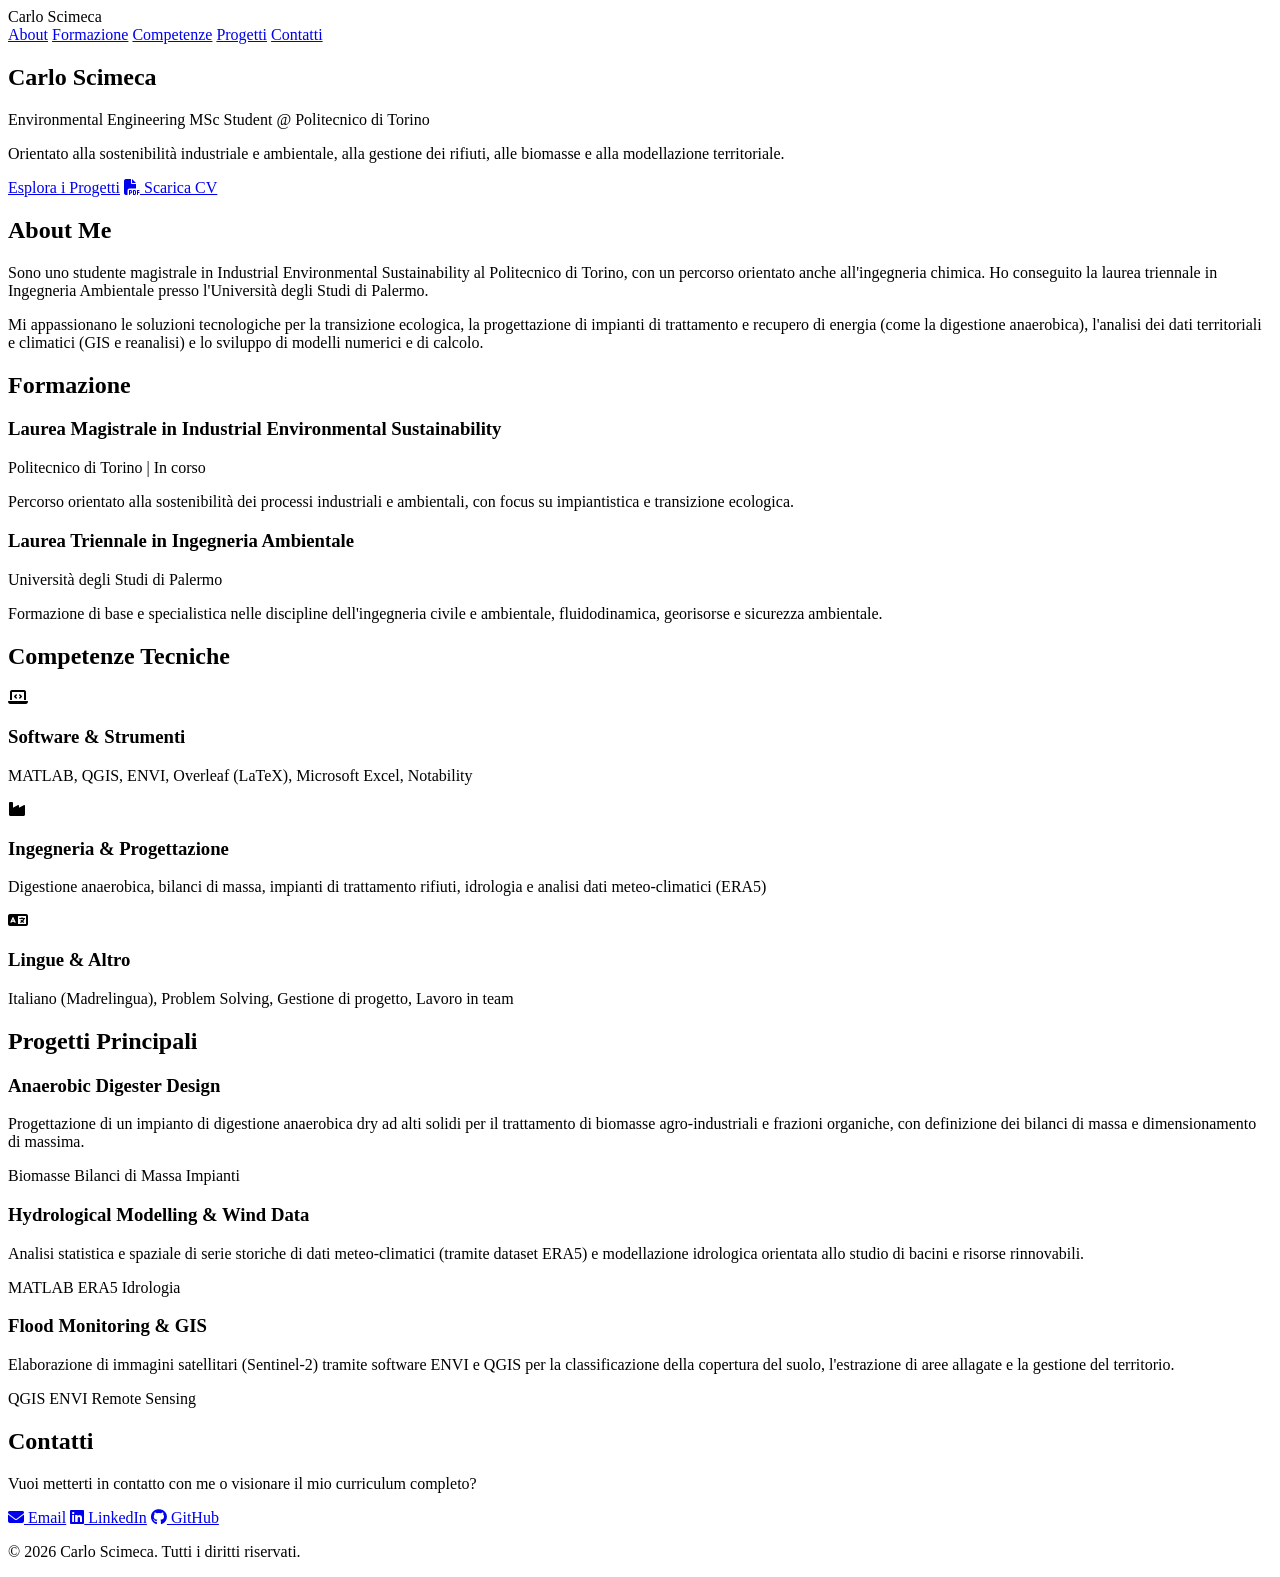
==== index.html @ 0f1c1476 "Update index.html" ====
<!DOCTYPE html>
<html lang="it">
<head>
    <meta charset="UTF-8">
    <meta name="viewport" content="width=device-width, initial-scale=1.0">
    <title>Carlo Scimeca | Environmental Engineering Portfolio</title>
    <link rel="stylesheet" href="style.css">
    <!-- Google Fonts -->
    <link href="https://fonts.googleapis.com/css2?family=Inter:wght@300;400;500;600;700&display=swap" rel="stylesheet">
    <!-- FontAwesome per le icone -->
    <link rel="stylesheet" href="https://cdnjs.cloudflare.com/ajax/libs/font-awesome/6.4.0/css/all.min.css">
</head>
<body>

    <!-- Header / Navbar -->
    <header>
        <div class="container nav-container">
            <span class="logo">Carlo Scimeca</span>
            <nav>
                <a href="#about">About</a>
                <a href="#education">Formazione</a>
                <a href="#skills">Competenze</a>
                <a href="#projects">Progetti</a>
                <a href="#contact">Contatti</a>
            </nav>
        </div>
    </header>

    <!-- Hero Section -->
    <section class="hero">
        <div class="container hero-content">
            <h1>Carlo Scimeca</h1>
            <p class="subtitle">Environmental Engineering MSc Student @ Politecnico di Torino</p>
            <p class="hero-desc">Orientato alla sostenibilità industriale e ambientale, alla gestione dei rifiuti, alle biomasse e alla modellazione territoriale.</p>
            <div class="hero-buttons">
                <a href="#projects" class="btn primary">Esplora i Progetti</a>
                <a href="Documents/CV.pdf" class="btn secondary" target="_blank"><i class="fas fa-file-pdf"></i> Scarica CV</a>
            </div>
        </div>
    </section>

    <!-- About Me -->
    <section id="about" class="section">
        <div class="container">
            <h2>About Me</h2>
            <div class="about-grid">
                <div class="about-text">
                    <p>Sono uno studente magistrale in Industrial Environmental Sustainability al Politecnico di Torino, con un percorso orientato anche all'ingegneria chimica. Ho conseguito la laurea triennale in Ingegneria Ambientale presso l'Università degli Studi di Palermo.</p>
                    <p>Mi appassionano le soluzioni tecnologiche per la transizione ecologica, la progettazione di impianti di trattamento e recupero di energia (come la digestione anaerobica), l'analisi dei dati territoriali e climatici (GIS e reanalisi) e lo sviluppo di modelli numerici e di calcolo.</p>
                </div>
            </div>
        </div>
    </section>

    <!-- Education -->
    <section id="education" class="section bg-light">
        <div class="container">
            <h2>Formazione</h2>
            <div class="timeline">
                <div class="timeline-item">
                    <h3>Laurea Magistrale in Industrial Environmental Sustainability</h3>
                    <span class="date">Politecnico di Torino | In corso</span>
                    <p>Percorso orientato alla sostenibilità dei processi industriali e ambientali, con focus su impiantistica e transizione ecologica.</p>
                </div>
                <div class="timeline-item">
                    <h3>Laurea Triennale in Ingegneria Ambientale</h3>
                    <span class="date">Università degli Studi di Palermo</span>
                    <p>Formazione di base e specialistica nelle discipline dell'ingegneria civile e ambientale, fluidodinamica, georisorse e sicurezza ambientale.</p>
                </div>
            </div>
        </div>
    </section>

    <!-- Skills -->
    <section id="skills" class="section">
        <div class="container">
            <h2>Competenze Tecniche</h2>
            <div class="skills-grid">
                <div class="skill-card">
                    <i class="fas fa-laptop-code"></i>
                    <h3>Software & Strumenti</h3>
                    <p>MATLAB, QGIS, ENVI, Overleaf (LaTeX), Microsoft Excel, Notability</p>
                </div>
                <div class="skill-card">
                    <i class="fas fa-industry"></i>
                    <h3>Ingegneria & Progettazione</h3>
                    <p>Digestione anaerobica, bilanci di massa, impianti di trattamento rifiuti, idrologia e analisi dati meteo-climatici (ERA5)</p>
                </div>
                <div class="skill-card">
                    <i class="fas fa-language"></i>
                    <h3>Lingue & Altro</h3>
                    <p>Italiano (Madrelingua), Problem Solving, Gestione di progetto, Lavoro in team</p>
                </div>
            </div>
        </div>
    </section>

    <!-- Projects -->
    <section id="projects" class="section bg-light">
        <div class="container">
            <h2>Progetti Principali</h2>
            <div class="projects-grid">
                
                <div class="project-card">
                    <h3>Anaerobic Digester Design</h3>
                    <p>Progettazione di un impianto di digestione anaerobica dry ad alti solidi per il trattamento di biomasse agro-industriali e frazioni organiche, con definizione dei bilanci di massa e dimensionamento di massima.</p>
                    <div class="tags">
                        <span>Biomasse</span>
                        <span>Bilanci di Massa</span>
                        <span>Impianti</span>
                    </div>
                </div>

                <div class="project-card">
                    <h3>Hydrological Modelling & Wind Data</h3>
                    <p>Analisi statistica e spaziale di serie storiche di dati meteo-climatici (tramite dataset ERA5) e modellazione idrologica orientata allo studio di bacini e risorse rinnovabili.</p>
                    <div class="tags">
                        <span>MATLAB</span>
                        <span>ERA5</span>
                        <span>Idrologia</span>
                    </div>
                </div>

                <div class="project-card">
                    <h3>Flood Monitoring & GIS</h3>
                    <p>Elaborazione di immagini satellitari (Sentinel-2) tramite software ENVI e QGIS per la classificazione della copertura del suolo, l'estrazione di aree allagate e la gestione del territorio.</p>
                    <div class="tags">
                        <span>QGIS</span>
                        <span>ENVI</span>
                        <span>Remote Sensing</span>
                    </div>
                </div>

            </div>
        </div>
    </section>

    <!-- Contact -->
    <section id="contact" class="section">
        <div class="container contact-container">
            <h2>Contatti</h2>
            <p>Vuoi metterti in contatto con me o visionare il mio curriculum completo?</p>
            <div class="contact-links">
                <a href="mailto:tua-email@example.com" class="btn primary"><i class="fas fa-envelope"></i> Email</a>
                <a href="https://www.linkedin.com" target="_blank" class="btn secondary"><i class="fab fa-linkedin"></i> LinkedIn</a>
                <a href="https://github.com/carloscimeca" target="_blank" class="btn secondary"><i class="fab fa-github"></i> GitHub</a>
            </div>
        </div>
    </section>

    <!-- Footer -->
    <footer>
        <p>&copy; 2026 Carlo Scimeca. Tutti i diritti riservati.</p>
    </footer>

</body>
</html>
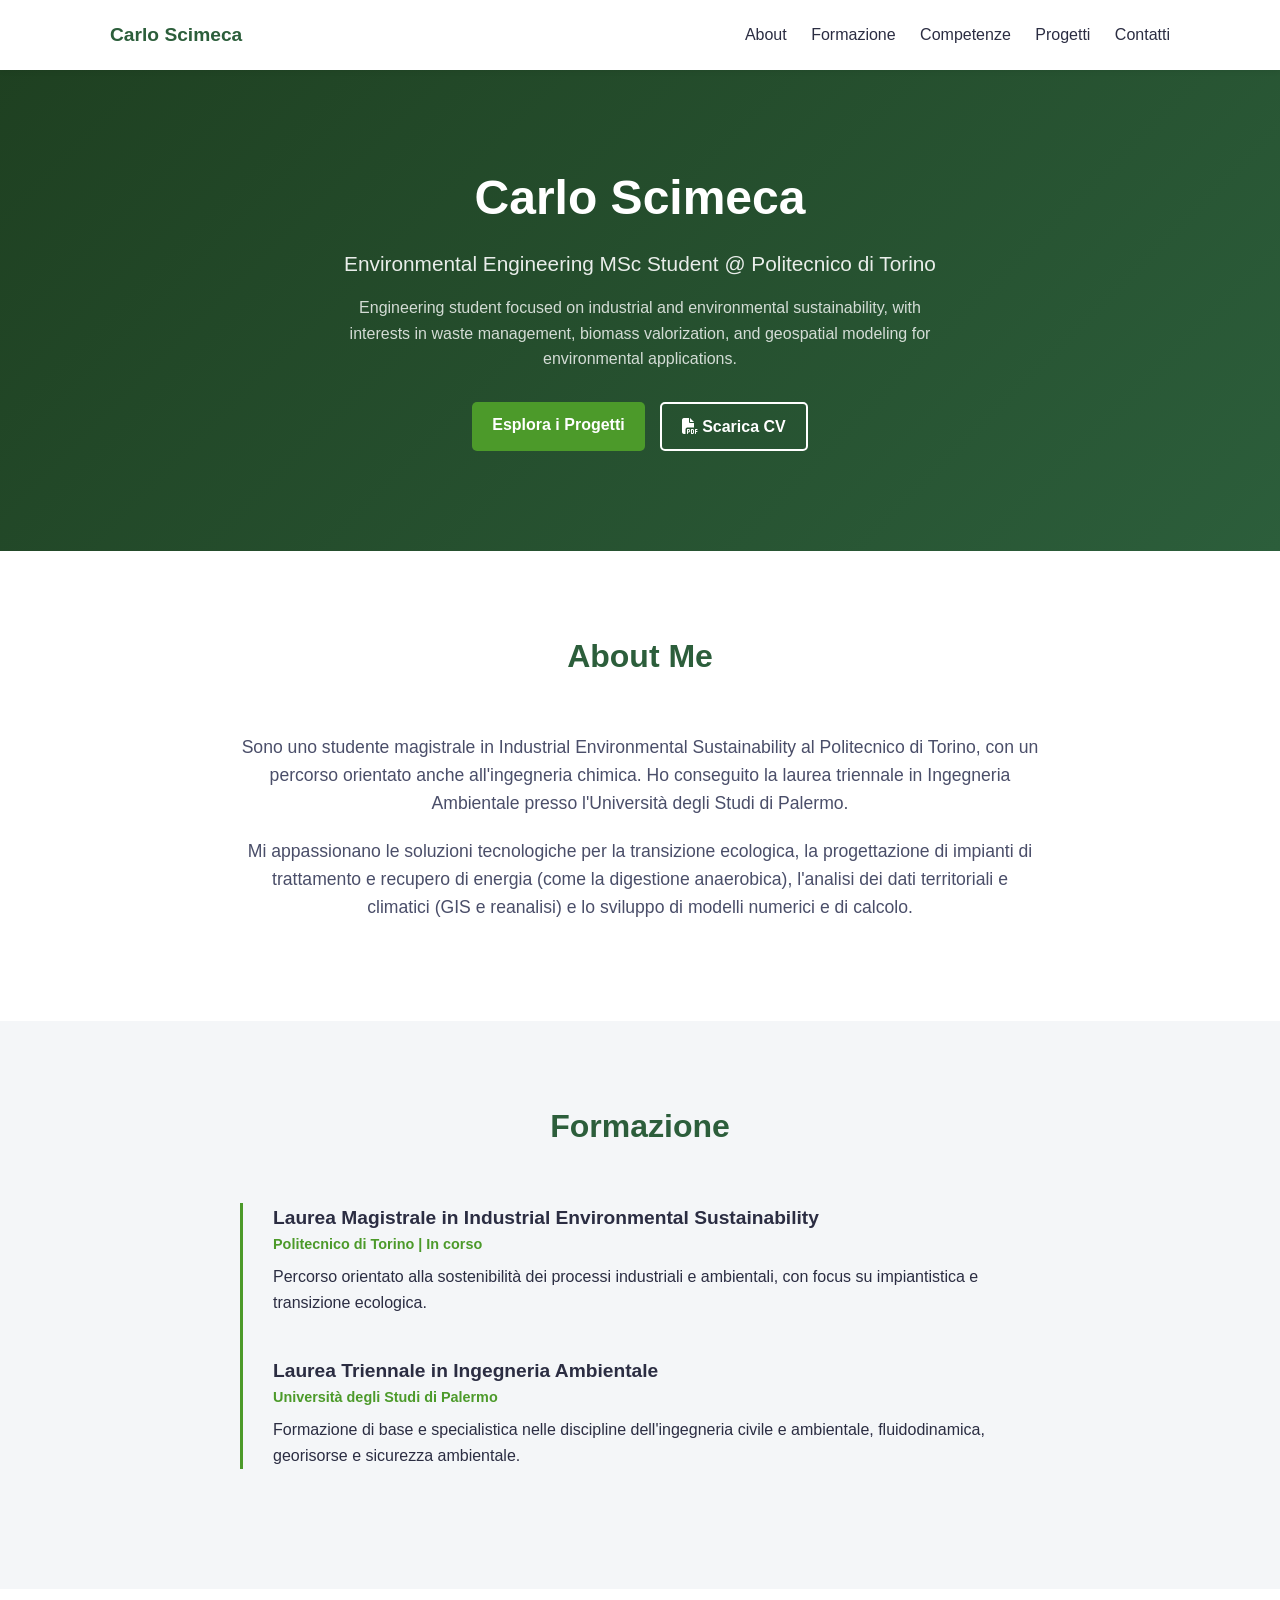
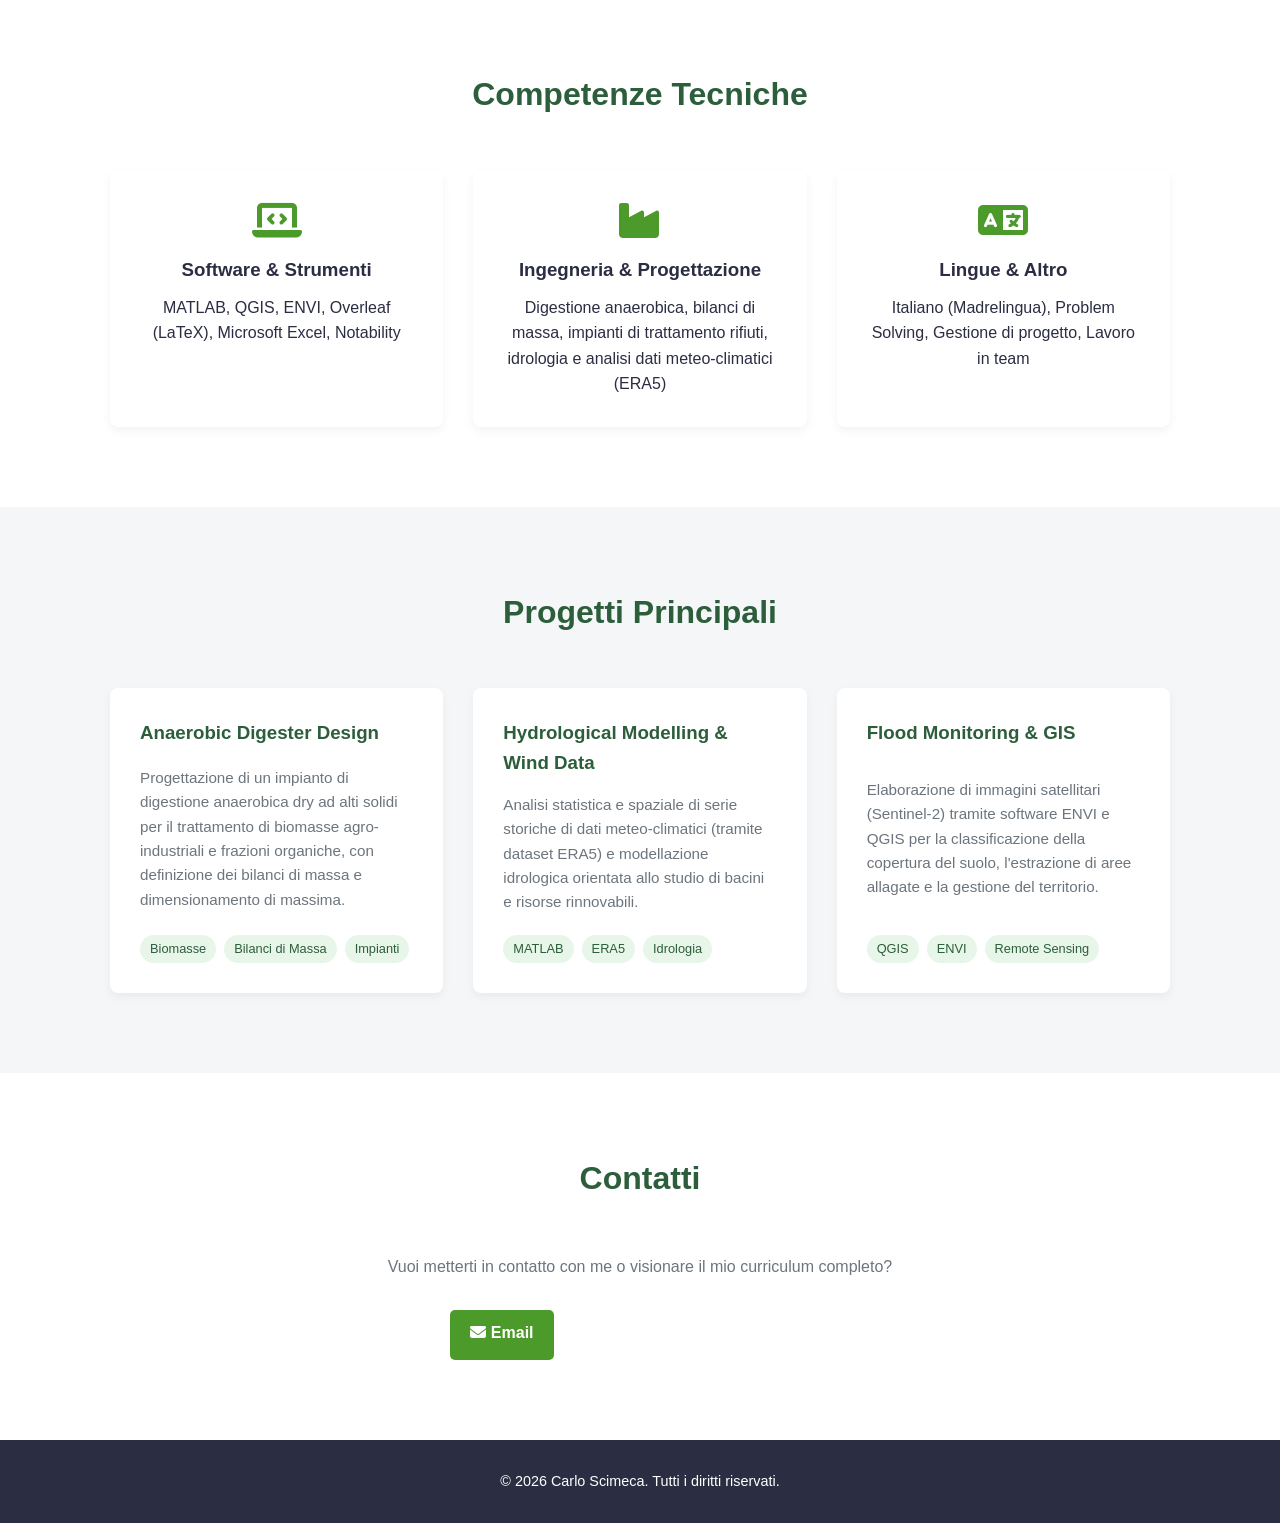
==== commit 9051a542: "Update index.html" ====
--- a/index.html
+++ b/index.html
@@ -31,7 +31,7 @@
         <div class="container hero-content">
             <h1>Carlo Scimeca</h1>
             <p class="subtitle">Environmental Engineering MSc Student @ Politecnico di Torino</p>
-            <p class="hero-desc">Orientato alla sostenibilità industriale e ambientale, alla gestione dei rifiuti, alle biomasse e alla modellazione territoriale.</p>
+            <p class="hero-desc">Engineering student focused on industrial and environmental sustainability, with interests in waste management, biomass valorization, and geospatial modeling for environmental applications.</p>
             <div class="hero-buttons">
                 <a href="#projects" class="btn primary">Esplora i Progetti</a>
                 <a href="Documents/CV.pdf" class="btn secondary" target="_blank"><i class="fas fa-file-pdf"></i> Scarica CV</a>
--- a/style.css
+++ b/style.css
@@ -0,0 +1,271 @@
+:root {
+    --primary-color: #2c5e3b;
+    --secondary-color: #4c9a2a;
+    --dark-color: #2b2d42;
+    --light-color: #f4f6f8;
+    --white: #ffffff;
+    --gray: #6c757d;
+}
+
+* {
+    margin: 0;
+    padding: 0;
+    box-sizing: border-box;
+}
+
+body {
+    font-family: 'Inter', sans-serif;
+    color: var(--dark-color);
+    line-height: 1.6;
+    background-color: var(--white);
+}
+
+.container {
+    max-width: 1100px;
+    margin: 0 auto;
+    padding: 0 20px;
+}
+
+/* Header */
+header {
+    background: var(--white);
+    box-shadow: 0 2px 5px rgba(0,0,0,0.05);
+    position: fixed;
+    width: 100%;
+    top: 0;
+    z-index: 1000;
+}
+
+.nav-container {
+    display: flex;
+    justify-content: space-between;
+    align-items: center;
+    height: 70px;
+}
+
+.logo {
+    font-weight: 700;
+    font-size: 1.2rem;
+    color: var(--primary-color);
+}
+
+nav a {
+    text-decoration: none;
+    color: var(--dark-color);
+    margin-left: 20px;
+    font-weight: 500;
+    transition: color 0.3s;
+}
+
+nav a:hover {
+    color: var(--secondary-color);
+}
+
+/* Hero Section */
+.hero {
+    background: linear-gradient(135deg, #1e3f20 0%, #2c5e3b 100%);
+    color: var(--white);
+    padding: 160px 0 100px 0;
+    text-align: center;
+}
+
+.hero h1 {
+    font-size: 3rem;
+    margin-bottom: 10px;
+}
+
+.hero .subtitle {
+    font-size: 1.3rem;
+    opacity: 0.9;
+    margin-bottom: 15px;
+}
+
+.hero-desc {
+    max-width: 600px;
+    margin: 0 auto 30px auto;
+    opacity: 0.8;
+}
+
+.hero-buttons {
+    display: flex;
+    justify-content: center;
+    gap: 15px;
+}
+
+/* Buttons */
+.btn {
+    display: inline-block;
+    padding: 10px 20px;
+    border-radius: 5px;
+    text-decoration: none;
+    font-weight: 600;
+    transition: background 0.3s;
+}
+
+.btn.primary {
+    background-color: var(--secondary-color);
+    color: var(--white);
+}
+
+.btn.primary:hover {
+    background-color: #3b7b21;
+}
+
+.btn.secondary {
+    background-color: transparent;
+    border: 2px solid var(--white);
+    color: var(--white);
+}
+
+.btn.secondary:hover {
+    background-color: var(--white);
+    color: var(--dark-color);
+}
+
+/* Sections */
+.section {
+    padding: 80px 0;
+}
+
+.section.bg-light {
+    background-color: var(--light-color);
+}
+
+.section h2 {
+    text-align: center;
+    margin-bottom: 50px;
+    font-size: 2rem;
+    color: var(--primary-color);
+}
+
+/* About */
+.about-text {
+    max-width: 800px;
+    margin: 0 auto;
+    text-align: center;
+    font-size: 1.1rem;
+    color: #4a4e69;
+}
+
+.about-text p {
+    margin-bottom: 20px;
+}
+
+/* Timeline (Education) */
+.timeline {
+    max-width: 800px;
+    margin: 0 auto;
+    border-left: 3px solid var(--secondary-color);
+    padding-left: 30px;
+}
+
+.timeline-item {
+    margin-bottom: 40px;
+    position: relative;
+}
+
+.timeline-item h3 {
+    font-size: 1.2rem;
+    color: var(--dark-color);
+}
+
+.timeline-item .date {
+    font-size: 0.9rem;
+    color: var(--secondary-color);
+    font-weight: 600;
+    display: block;
+    margin-bottom: 8px;
+}
+
+/* Skills */
+.skills-grid {
+    display: grid;
+    grid-template-columns: repeat(auto-fit, minmax(300px, 1fr));
+    gap: 30px;
+}
+
+.skill-card {
+    background: var(--white);
+    padding: 30px;
+    border-radius: 8px;
+    box-shadow: 0 4px 10px rgba(0,0,0,0.05);
+    text-align: center;
+}
+
+.skill-card i {
+    font-size: 2.5rem;
+    color: var(--secondary-color);
+    margin-bottom: 15px;
+}
+
+.skill-card h3 {
+    margin-bottom: 10px;
+}
+
+/* Projects */
+.projects-grid {
+    display: grid;
+    grid-template-columns: repeat(auto-fit, minmax(320px, 1fr));
+    gap: 30px;
+}
+
+.project-card {
+    background: var(--white);
+    padding: 30px;
+    border-radius: 8px;
+    box-shadow: 0 4px 10px rgba(0,0,0,0.05);
+    display: flex;
+    flex-direction: column;
+    justify-content: space-between;
+}
+
+.project-card h3 {
+    margin-bottom: 15px;
+    color: var(--primary-color);
+}
+
+.project-card p {
+    color: var(--gray);
+    margin-bottom: 20px;
+    font-size: 0.95rem;
+}
+
+.tags {
+    display: flex;
+    flex-wrap: wrap;
+    gap: 8px;
+}
+
+.tags span {
+    background-color: #e8f5e9;
+    color: var(--primary-color);
+    padding: 4px 10px;
+    border-radius: 15px;
+    font-size: 0.8rem;
+    font-weight: 500;
+}
+
+/* Contact */
+.contact-container {
+    text-align: center;
+}
+
+.contact-container p {
+    margin-bottom: 30px;
+    color: var(--gray);
+}
+
+.contact-links {
+    display: flex;
+    justify-content: center;
+    gap: 15px;
+}
+
+/* Footer */
+footer {
+    background-color: var(--dark-color);
+    color: var(--white);
+    text-align: center;
+    padding: 30px 0;
+    font-size: 0.9rem;
+}
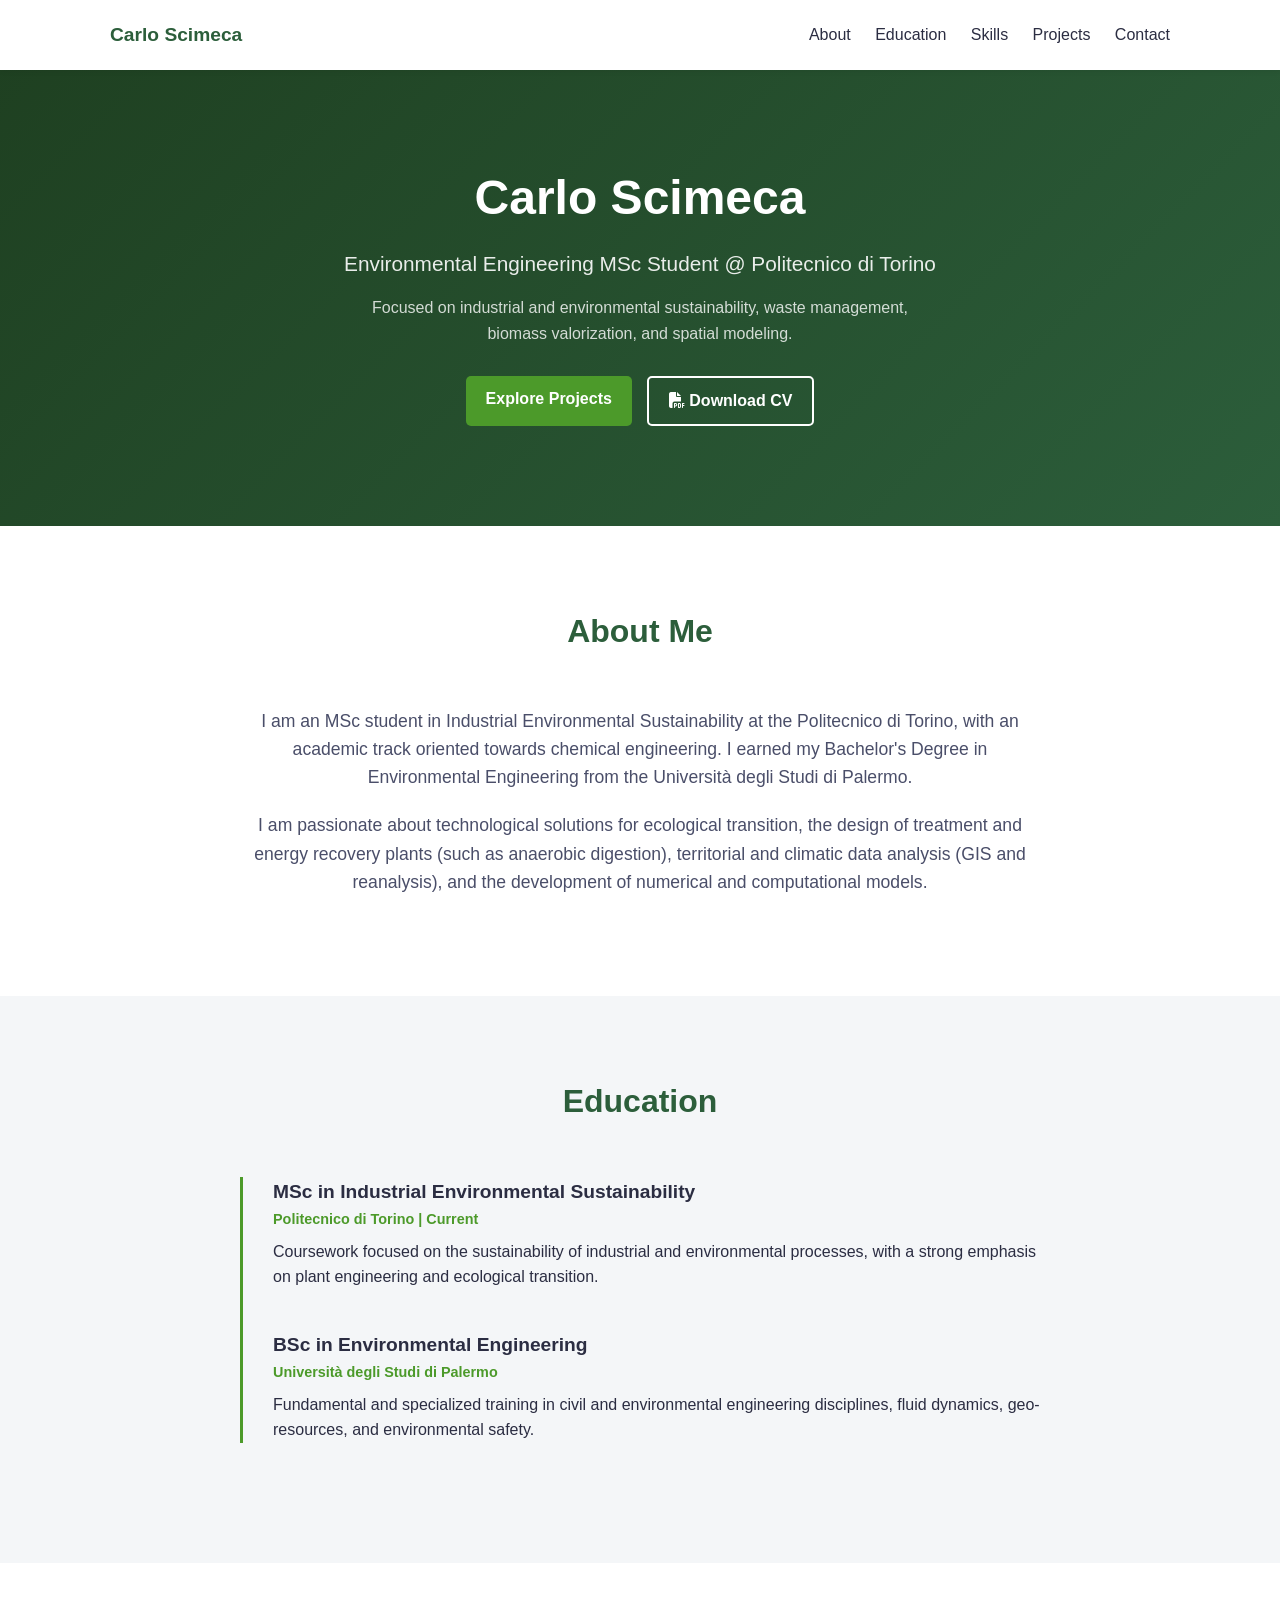
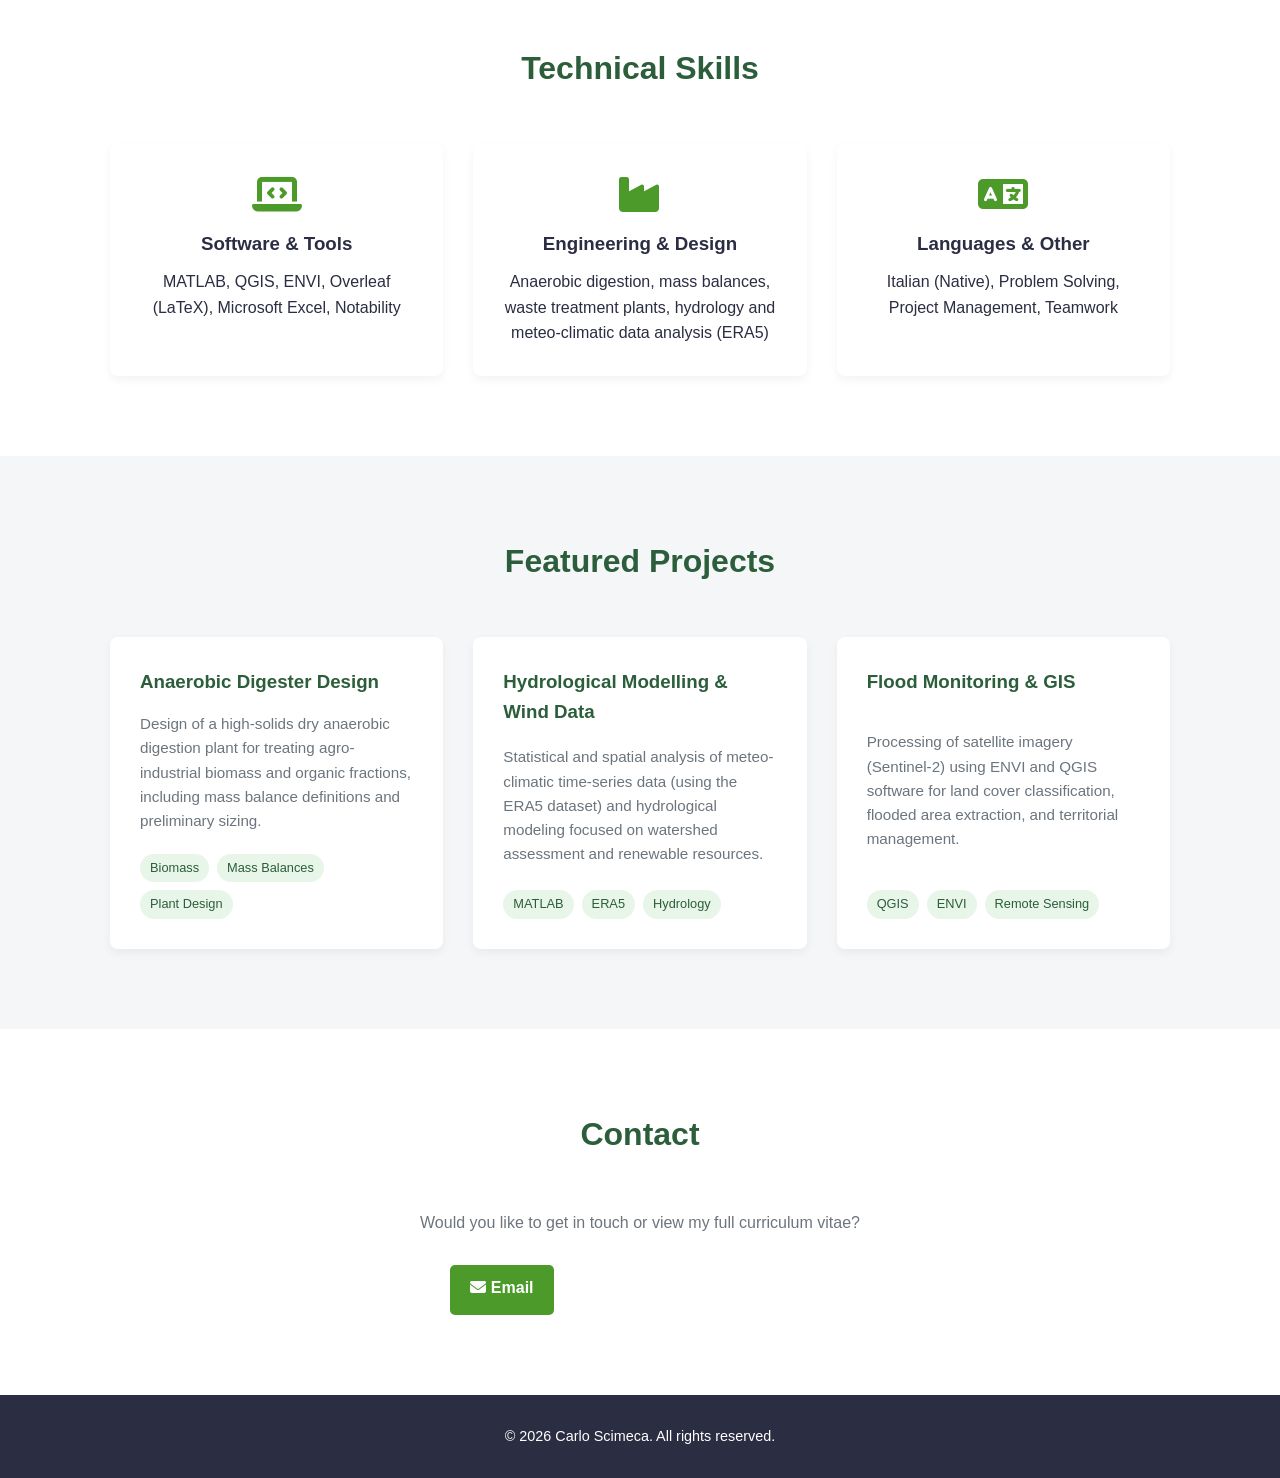
==== commit 4921fd88: "Update index.html" ====
--- a/index.html
+++ b/index.html
@@ -1,5 +1,5 @@
 <!DOCTYPE html>
-<html lang="it">
+<html lang="en">
 <head>
     <meta charset="UTF-8">
     <meta name="viewport" content="width=device-width, initial-scale=1.0">
@@ -7,7 +7,7 @@
     <link rel="stylesheet" href="style.css">
     <!-- Google Fonts -->
     <link href="https://fonts.googleapis.com/css2?family=Inter:wght@300;400;500;600;700&display=swap" rel="stylesheet">
-    <!-- FontAwesome per le icone -->
+    <!-- FontAwesome for icons -->
     <link rel="stylesheet" href="https://cdnjs.cloudflare.com/ajax/libs/font-awesome/6.4.0/css/all.min.css">
 </head>
 <body>
@@ -18,10 +18,10 @@
             <span class="logo">Carlo Scimeca</span>
             <nav>
                 <a href="#about">About</a>
-                <a href="#education">Formazione</a>
-                <a href="#skills">Competenze</a>
-                <a href="#projects">Progetti</a>
-                <a href="#contact">Contatti</a>
+                <a href="#education">Education</a>
+                <a href="#skills">Skills</a>
+                <a href="#projects">Projects</a>
+                <a href="#contact">Contact</a>
             </nav>
         </div>
     </header>
@@ -31,10 +31,10 @@
         <div class="container hero-content">
             <h1>Carlo Scimeca</h1>
             <p class="subtitle">Environmental Engineering MSc Student @ Politecnico di Torino</p>
-            <p class="hero-desc">Engineering student focused on industrial and environmental sustainability, with interests in waste management, biomass valorization, and geospatial modeling for environmental applications.</p>
+            <p class="hero-desc">Focused on industrial and environmental sustainability, waste management, biomass valorization, and spatial modeling.</p>
             <div class="hero-buttons">
-                <a href="#projects" class="btn primary">Esplora i Progetti</a>
-                <a href="Documents/CV.pdf" class="btn secondary" target="_blank"><i class="fas fa-file-pdf"></i> Scarica CV</a>
+                <a href="#projects" class="btn primary">Explore Projects</a>
+                <a href="Documents/CV.pdf" class="btn secondary" target="_blank"><i class="fas fa-file-pdf"></i> Download CV</a>
             </div>
         </div>
     </section>
@@ -45,8 +45,8 @@
             <h2>About Me</h2>
             <div class="about-grid">
                 <div class="about-text">
-                    <p>Sono uno studente magistrale in Industrial Environmental Sustainability al Politecnico di Torino, con un percorso orientato anche all'ingegneria chimica. Ho conseguito la laurea triennale in Ingegneria Ambientale presso l'Università degli Studi di Palermo.</p>
-                    <p>Mi appassionano le soluzioni tecnologiche per la transizione ecologica, la progettazione di impianti di trattamento e recupero di energia (come la digestione anaerobica), l'analisi dei dati territoriali e climatici (GIS e reanalisi) e lo sviluppo di modelli numerici e di calcolo.</p>
+                    <p>I am an MSc student in Industrial Environmental Sustainability at the Politecnico di Torino, with an academic track oriented towards chemical engineering. I earned my Bachelor's Degree in Environmental Engineering from the Università degli Studi di Palermo.</p>
+                    <p>I am passionate about technological solutions for ecological transition, the design of treatment and energy recovery plants (such as anaerobic digestion), territorial and climatic data analysis (GIS and reanalysis), and the development of numerical and computational models.</p>
                 </div>
             </div>
         </div>
@@ -55,17 +55,17 @@
     <!-- Education -->
     <section id="education" class="section bg-light">
         <div class="container">
-            <h2>Formazione</h2>
+            <h2>Education</h2>
             <div class="timeline">
                 <div class="timeline-item">
-                    <h3>Laurea Magistrale in Industrial Environmental Sustainability</h3>
-                    <span class="date">Politecnico di Torino | In corso</span>
-                    <p>Percorso orientato alla sostenibilità dei processi industriali e ambientali, con focus su impiantistica e transizione ecologica.</p>
+                    <h3>MSc in Industrial Environmental Sustainability</h3>
+                    <span class="date">Politecnico di Torino | Current</span>
+                    <p>Coursework focused on the sustainability of industrial and environmental processes, with a strong emphasis on plant engineering and ecological transition.</p>
                 </div>
                 <div class="timeline-item">
-                    <h3>Laurea Triennale in Ingegneria Ambientale</h3>
+                    <h3>BSc in Environmental Engineering</h3>
                     <span class="date">Università degli Studi di Palermo</span>
-                    <p>Formazione di base e specialistica nelle discipline dell'ingegneria civile e ambientale, fluidodinamica, georisorse e sicurezza ambientale.</p>
+                    <p>Fundamental and specialized training in civil and environmental engineering disciplines, fluid dynamics, geo-resources, and environmental safety.</p>
                 </div>
             </div>
         </div>
@@ -74,22 +74,22 @@
     <!-- Skills -->
     <section id="skills" class="section">
         <div class="container">
-            <h2>Competenze Tecniche</h2>
+            <h2>Technical Skills</h2>
             <div class="skills-grid">
                 <div class="skill-card">
                     <i class="fas fa-laptop-code"></i>
-                    <h3>Software & Strumenti</h3>
+                    <h3>Software & Tools</h3>
                     <p>MATLAB, QGIS, ENVI, Overleaf (LaTeX), Microsoft Excel, Notability</p>
                 </div>
                 <div class="skill-card">
                     <i class="fas fa-industry"></i>
-                    <h3>Ingegneria & Progettazione</h3>
-                    <p>Digestione anaerobica, bilanci di massa, impianti di trattamento rifiuti, idrologia e analisi dati meteo-climatici (ERA5)</p>
+                    <h3>Engineering & Design</h3>
+                    <p>Anaerobic digestion, mass balances, waste treatment plants, hydrology and meteo-climatic data analysis (ERA5)</p>
                 </div>
                 <div class="skill-card">
                     <i class="fas fa-language"></i>
-                    <h3>Lingue & Altro</h3>
-                    <p>Italiano (Madrelingua), Problem Solving, Gestione di progetto, Lavoro in team</p>
+                    <h3>Languages & Other</h3>
+                    <p>Italian (Native), Problem Solving, Project Management, Teamwork</p>
                 </div>
             </div>
         </div>
@@ -98,32 +98,32 @@
     <!-- Projects -->
     <section id="projects" class="section bg-light">
         <div class="container">
-            <h2>Progetti Principali</h2>
+            <h2>Featured Projects</h2>
             <div class="projects-grid">
                 
                 <div class="project-card">
                     <h3>Anaerobic Digester Design</h3>
-                    <p>Progettazione di un impianto di digestione anaerobica dry ad alti solidi per il trattamento di biomasse agro-industriali e frazioni organiche, con definizione dei bilanci di massa e dimensionamento di massima.</p>
+                    <p>Design of a high-solids dry anaerobic digestion plant for treating agro-industrial biomass and organic fractions, including mass balance definitions and preliminary sizing.</p>
                     <div class="tags">
-                        <span>Biomasse</span>
-                        <span>Bilanci di Massa</span>
-                        <span>Impianti</span>
+                        <span>Biomass</span>
+                        <span>Mass Balances</span>
+                        <span>Plant Design</span>
                     </div>
                 </div>
 
                 <div class="project-card">
                     <h3>Hydrological Modelling & Wind Data</h3>
-                    <p>Analisi statistica e spaziale di serie storiche di dati meteo-climatici (tramite dataset ERA5) e modellazione idrologica orientata allo studio di bacini e risorse rinnovabili.</p>
+                    <p>Statistical and spatial analysis of meteo-climatic time-series data (using the ERA5 dataset) and hydrological modeling focused on watershed assessment and renewable resources.</p>
                     <div class="tags">
                         <span>MATLAB</span>
                         <span>ERA5</span>
-                        <span>Idrologia</span>
+                        <span>Hydrology</span>
                     </div>
                 </div>
 
                 <div class="project-card">
                     <h3>Flood Monitoring & GIS</h3>
-                    <p>Elaborazione di immagini satellitari (Sentinel-2) tramite software ENVI e QGIS per la classificazione della copertura del suolo, l'estrazione di aree allagate e la gestione del territorio.</p>
+                    <p>Processing of satellite imagery (Sentinel-2) using ENVI and QGIS software for land cover classification, flooded area extraction, and territorial management.</p>
                     <div class="tags">
                         <span>QGIS</span>
                         <span>ENVI</span>
@@ -138,8 +138,8 @@
     <!-- Contact -->
     <section id="contact" class="section">
         <div class="container contact-container">
-            <h2>Contatti</h2>
-            <p>Vuoi metterti in contatto con me o visionare il mio curriculum completo?</p>
+            <h2>Contact</h2>
+            <p>Would you like to get in touch or view my full curriculum vitae?</p>
             <div class="contact-links">
                 <a href="mailto:tua-email@example.com" class="btn primary"><i class="fas fa-envelope"></i> Email</a>
                 <a href="https://www.linkedin.com" target="_blank" class="btn secondary"><i class="fab fa-linkedin"></i> LinkedIn</a>
@@ -150,7 +150,7 @@
 
     <!-- Footer -->
     <footer>
-        <p>&copy; 2026 Carlo Scimeca. Tutti i diritti riservati.</p>
+        <p>&copy; 2026 Carlo Scimeca. All rights reserved.</p>
     </footer>
 
 </body>
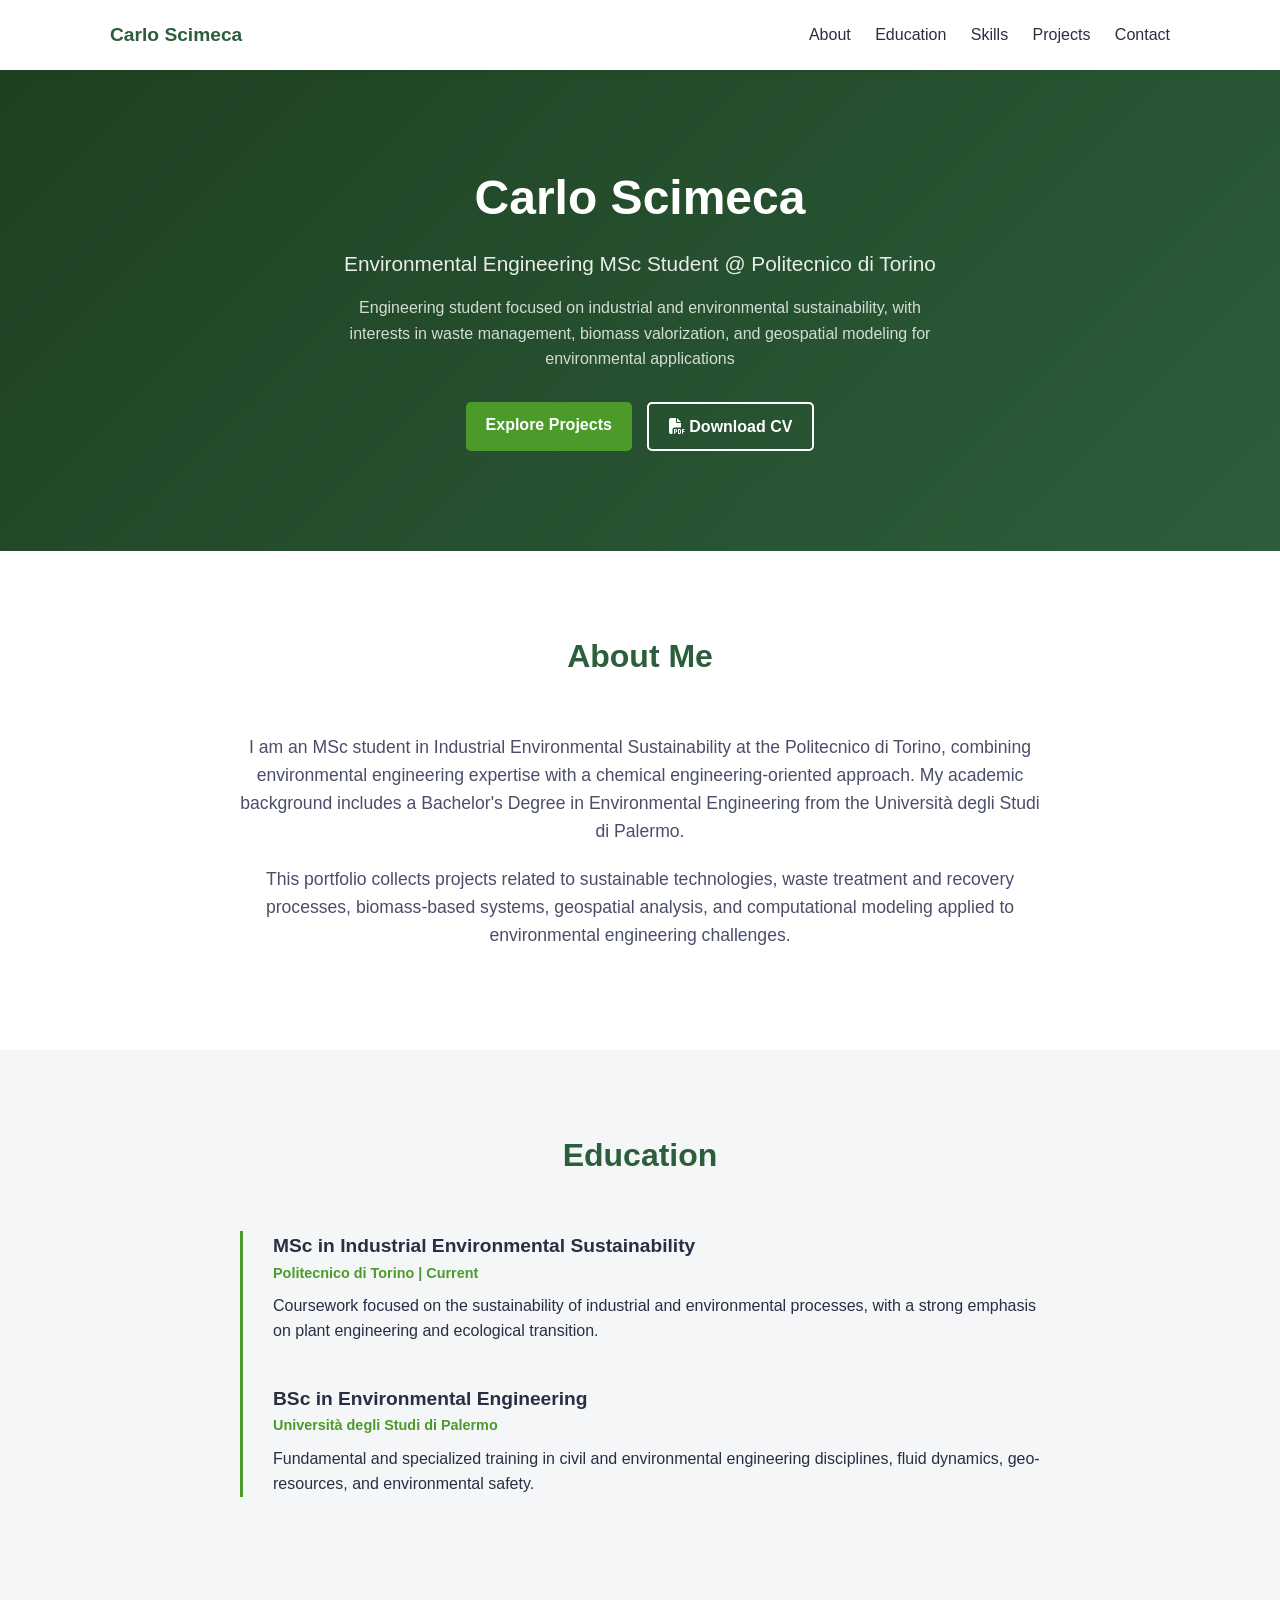
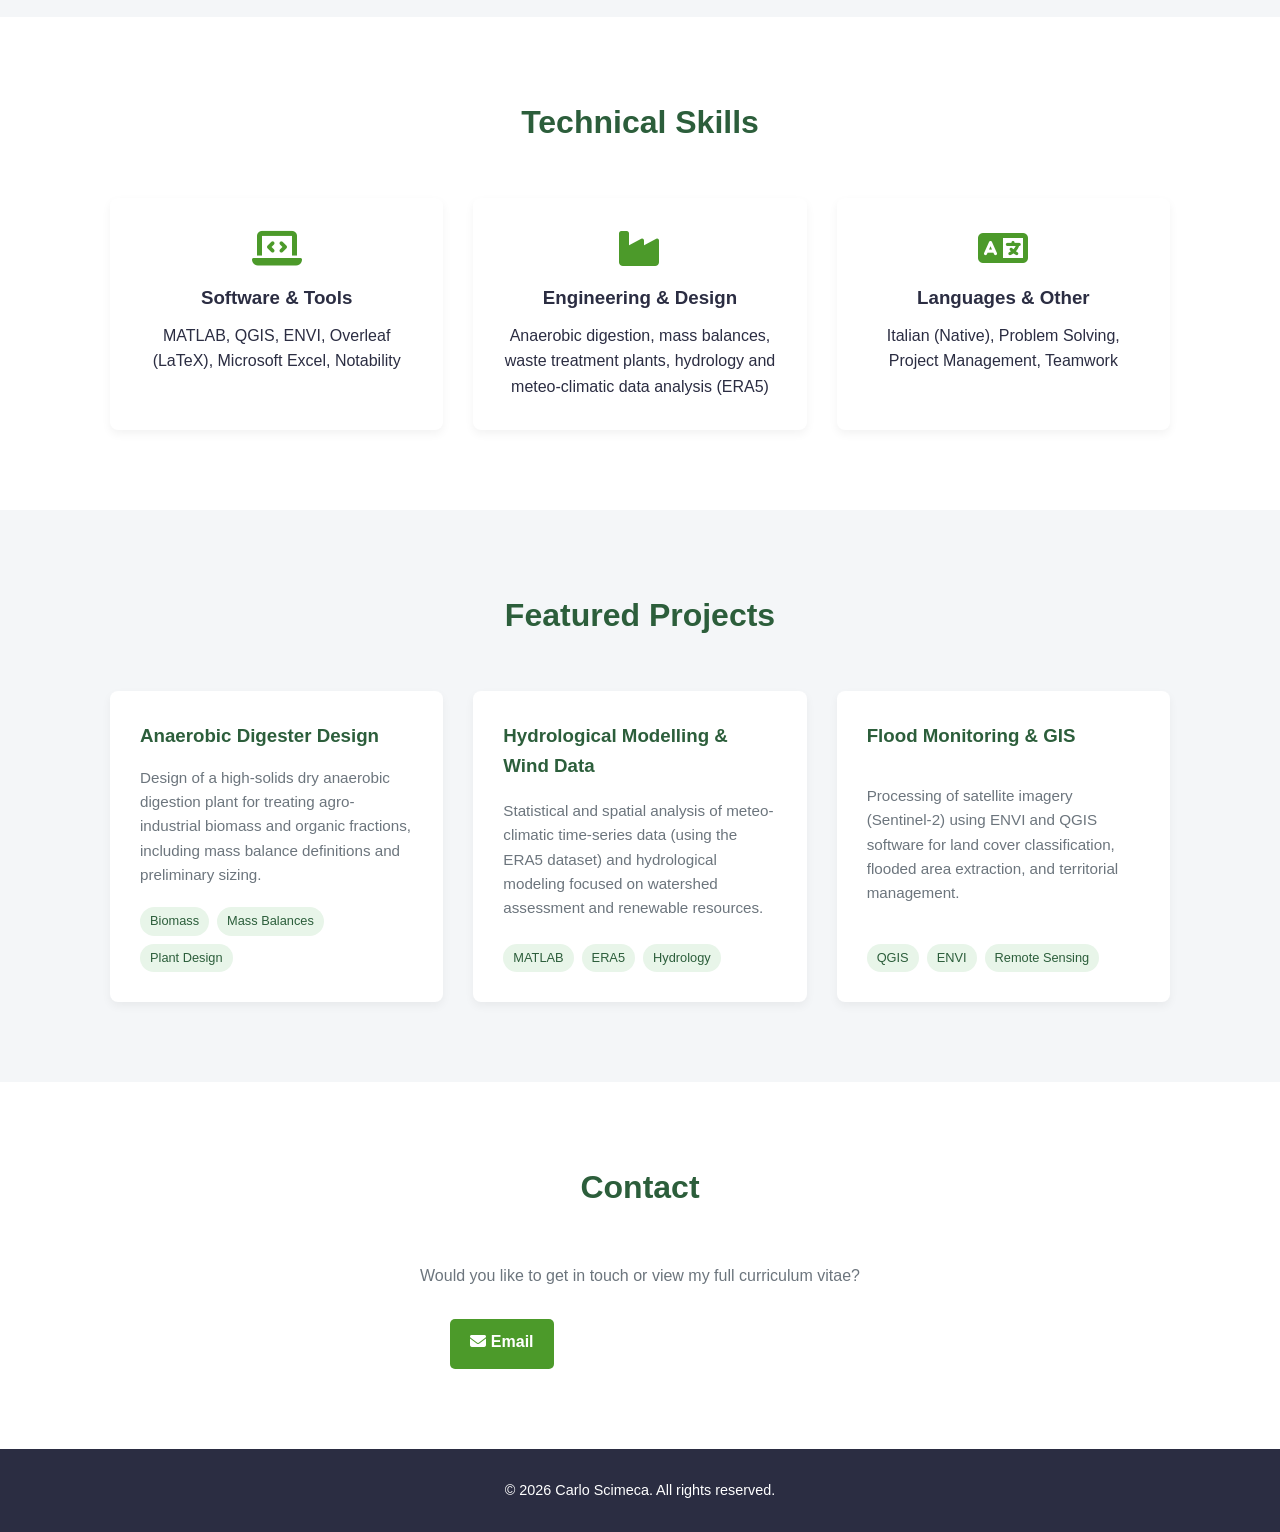
==== commit ec16c308: "Update index.html" ====
--- a/index.html
+++ b/index.html
@@ -31,7 +31,7 @@
         <div class="container hero-content">
             <h1>Carlo Scimeca</h1>
             <p class="subtitle">Environmental Engineering MSc Student @ Politecnico di Torino</p>
-            <p class="hero-desc">Focused on industrial and environmental sustainability, waste management, biomass valorization, and spatial modeling.</p>
+            <p class="hero-desc">Engineering student focused on industrial and environmental sustainability, with interests in waste management, biomass valorization, and geospatial modeling for environmental applications</p>
             <div class="hero-buttons">
                 <a href="#projects" class="btn primary">Explore Projects</a>
                 <a href="Documents/CV.pdf" class="btn secondary" target="_blank"><i class="fas fa-file-pdf"></i> Download CV</a>
@@ -45,10 +45,8 @@
             <h2>About Me</h2>
             <div class="about-grid">
                 <div class="about-text">
-                    <p>I am an MSc student in Industrial Environmental Sustainability at the Politecnico di Torino, with an academic track oriented towards chemical engineering. I earned my Bachelor's Degree in Environmental Engineering from the Università degli Studi di Palermo.</p>
-                    <p>I am passionate about technological solutions for ecological transition, the design of treatment and energy recovery plants (such as anaerobic digestion), territorial and climatic data analysis (GIS and reanalysis), and the development of numerical and computational models.</p>
-                </div>
-            </div>
+                    <p>I am an MSc student in Industrial Environmental Sustainability at the Politecnico di Torino, combining environmental engineering expertise with a chemical engineering-oriented approach. My academic background includes a Bachelor's Degree in Environmental Engineering from the Università degli Studi di Palermo.</p>
+                    <p>This portfolio collects projects related to sustainable technologies, waste treatment and recovery processes, biomass-based systems, geospatial analysis, and computational modeling applied to environmental engineering challenges.</p>               
         </div>
     </section>
 
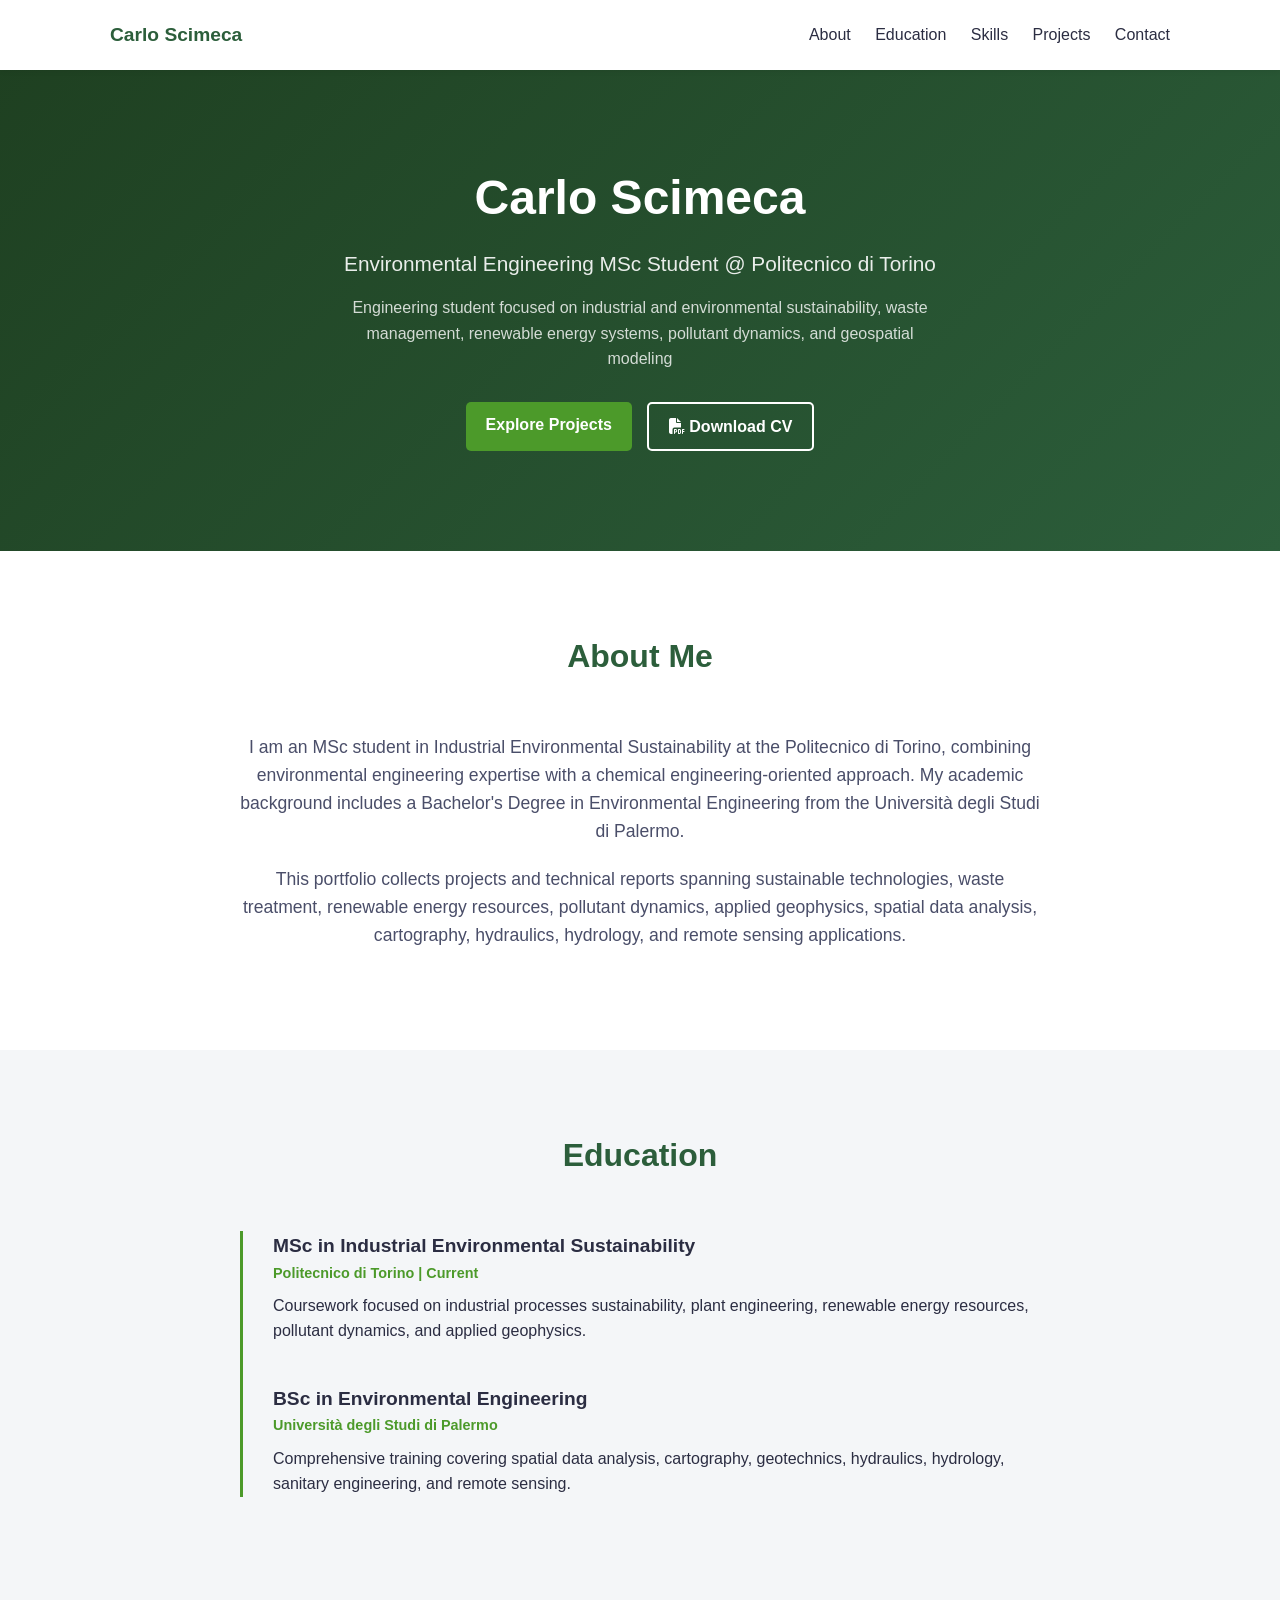
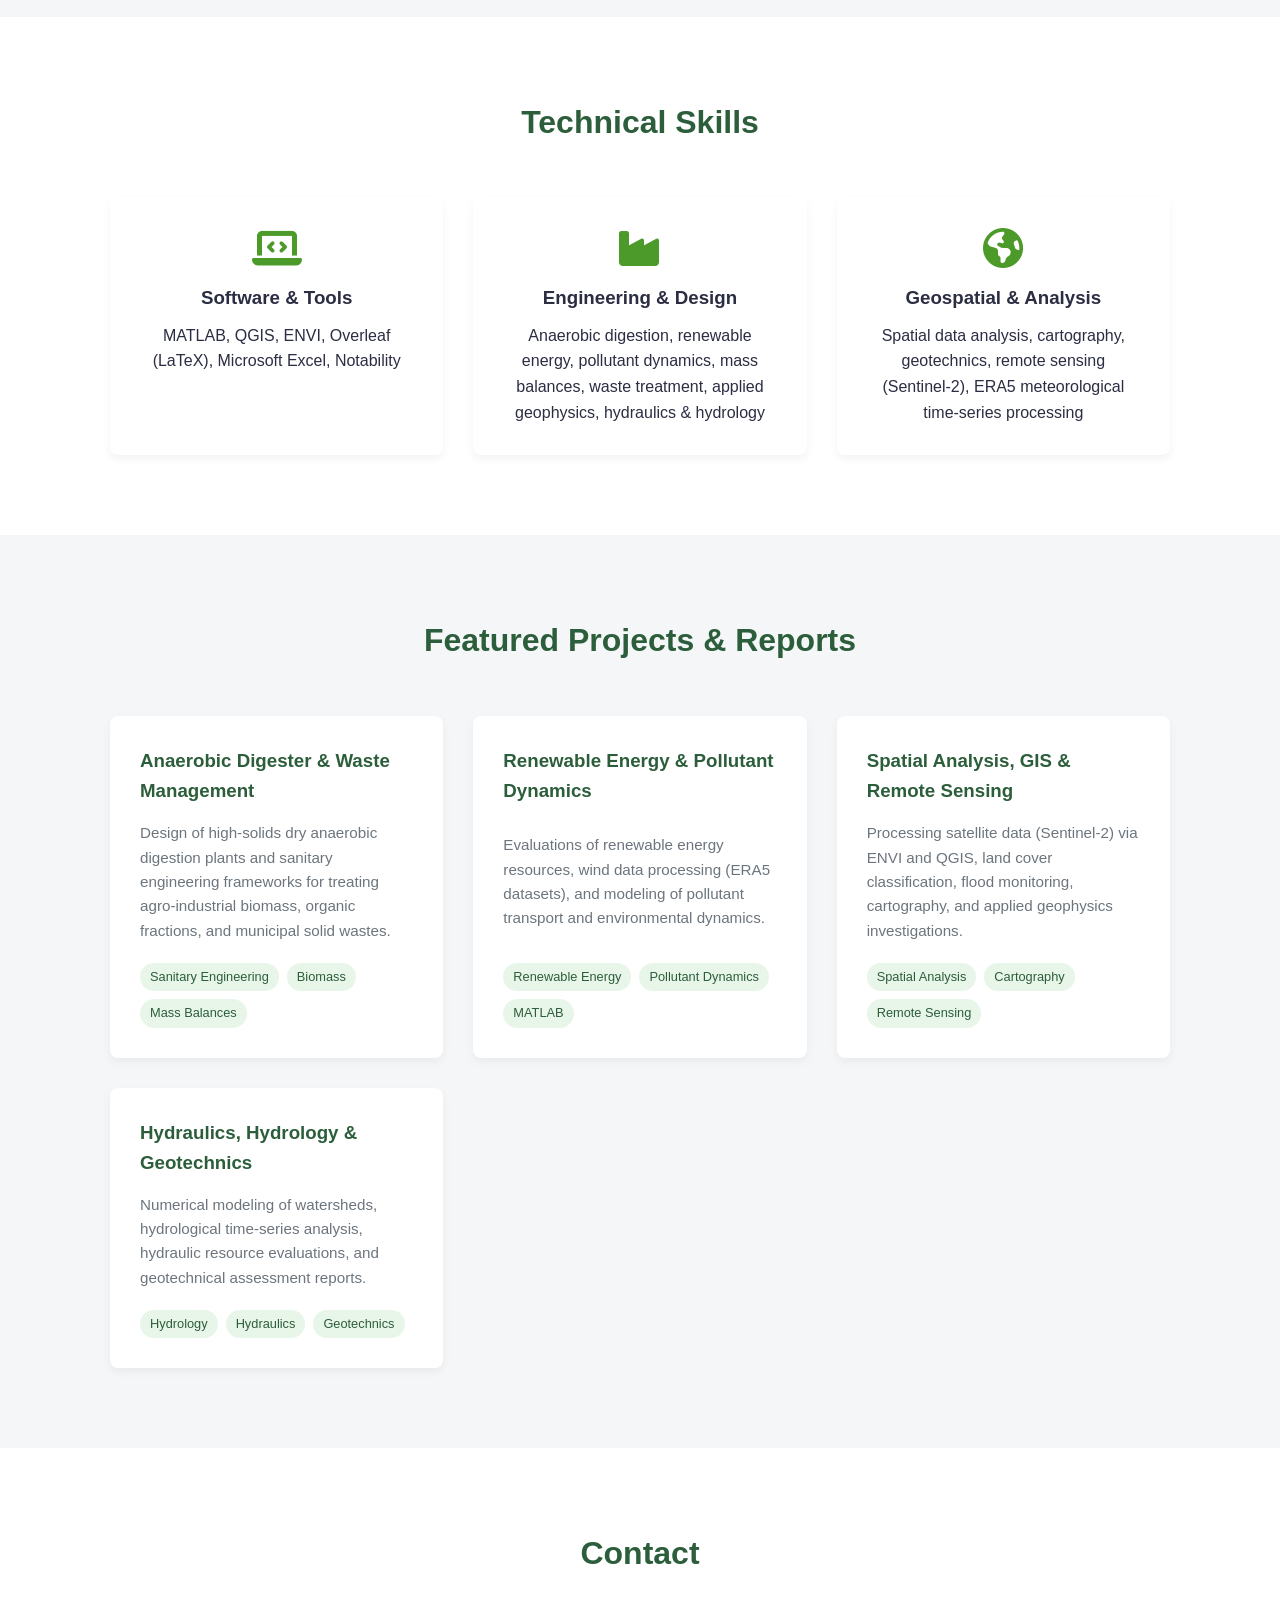
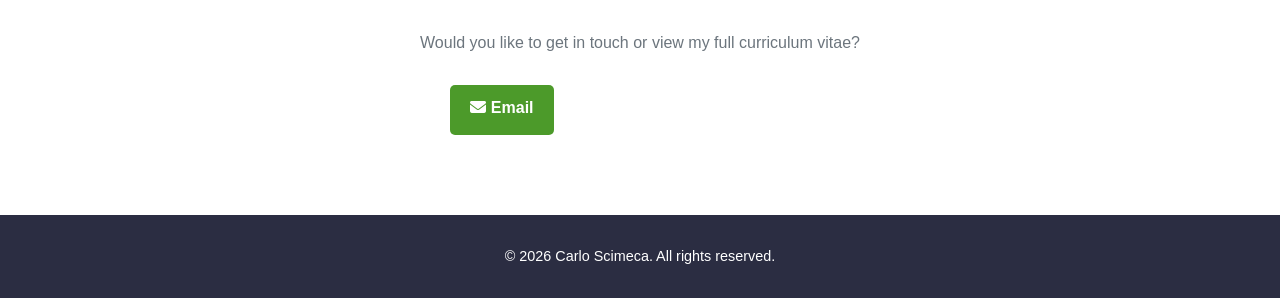
==== commit b740be9f: "Update index.html" ====
--- a/index.html
+++ b/index.html
@@ -31,7 +31,7 @@
         <div class="container hero-content">
             <h1>Carlo Scimeca</h1>
             <p class="subtitle">Environmental Engineering MSc Student @ Politecnico di Torino</p>
-            <p class="hero-desc">Engineering student focused on industrial and environmental sustainability, with interests in waste management, biomass valorization, and geospatial modeling for environmental applications</p>
+            <p class="hero-desc">Engineering student focused on industrial and environmental sustainability, waste management, renewable energy systems, pollutant dynamics, and geospatial modeling</p>
             <div class="hero-buttons">
                 <a href="#projects" class="btn primary">Explore Projects</a>
                 <a href="Documents/CV.pdf" class="btn secondary" target="_blank"><i class="fas fa-file-pdf"></i> Download CV</a>
@@ -46,7 +46,9 @@
             <div class="about-grid">
                 <div class="about-text">
                     <p>I am an MSc student in Industrial Environmental Sustainability at the Politecnico di Torino, combining environmental engineering expertise with a chemical engineering-oriented approach. My academic background includes a Bachelor's Degree in Environmental Engineering from the Università degli Studi di Palermo.</p>
-                    <p>This portfolio collects projects related to sustainable technologies, waste treatment and recovery processes, biomass-based systems, geospatial analysis, and computational modeling applied to environmental engineering challenges.</p>               
+                    <p>This portfolio collects projects and technical reports spanning sustainable technologies, waste treatment, renewable energy resources, pollutant dynamics, applied geophysics, spatial data analysis, cartography, hydraulics, hydrology, and remote sensing applications.</p>               
+                </div>
+            </div>
         </div>
     </section>
 
@@ -58,12 +60,12 @@
                 <div class="timeline-item">
                     <h3>MSc in Industrial Environmental Sustainability</h3>
                     <span class="date">Politecnico di Torino | Current</span>
-                    <p>Coursework focused on the sustainability of industrial and environmental processes, with a strong emphasis on plant engineering and ecological transition.</p>
+                    <p>Coursework focused on industrial processes sustainability, plant engineering, renewable energy resources, pollutant dynamics, and applied geophysics.</p>
                 </div>
                 <div class="timeline-item">
                     <h3>BSc in Environmental Engineering</h3>
                     <span class="date">Università degli Studi di Palermo</span>
-                    <p>Fundamental and specialized training in civil and environmental engineering disciplines, fluid dynamics, geo-resources, and environmental safety.</p>
+                    <p>Comprehensive training covering spatial data analysis, cartography, geotechnics, hydraulics, hydrology, sanitary engineering, and remote sensing.</p>
                 </div>
             </div>
         </div>
@@ -82,12 +84,12 @@
                 <div class="skill-card">
                     <i class="fas fa-industry"></i>
                     <h3>Engineering & Design</h3>
-                    <p>Anaerobic digestion, mass balances, waste treatment plants, hydrology and meteo-climatic data analysis (ERA5)</p>
+                    <p>Anaerobic digestion, renewable energy, pollutant dynamics, mass balances, waste treatment, applied geophysics, hydraulics & hydrology</p>
                 </div>
                 <div class="skill-card">
-                    <i class="fas fa-language"></i>
-                    <h3>Languages & Other</h3>
-                    <p>Italian (Native), Problem Solving, Project Management, Teamwork</p>
+                    <i class="fas fa-globe-americas"></i>
+                    <h3>Geospatial & Analysis</h3>
+                    <p>Spatial data analysis, cartography, geotechnics, remote sensing (Sentinel-2), ERA5 meteorological time-series processing</p>
                 </div>
             </div>
         </div>
@@ -96,36 +98,46 @@
     <!-- Projects -->
     <section id="projects" class="section bg-light">
         <div class="container">
-            <h2>Featured Projects</h2>
+            <h2>Featured Projects & Reports</h2>
             <div class="projects-grid">
                 
                 <div class="project-card">
-                    <h3>Anaerobic Digester Design</h3>
-                    <p>Design of a high-solids dry anaerobic digestion plant for treating agro-industrial biomass and organic fractions, including mass balance definitions and preliminary sizing.</p>
+                    <h3>Anaerobic Digester & Waste Management</h3>
+                    <p>Design of high-solids dry anaerobic digestion plants and sanitary engineering frameworks for treating agro-industrial biomass, organic fractions, and municipal solid wastes.</p>
                     <div class="tags">
+                        <span>Sanitary Engineering</span>
                         <span>Biomass</span>
                         <span>Mass Balances</span>
-                        <span>Plant Design</span>
                     </div>
                 </div>
 
                 <div class="project-card">
-                    <h3>Hydrological Modelling & Wind Data</h3>
-                    <p>Statistical and spatial analysis of meteo-climatic time-series data (using the ERA5 dataset) and hydrological modeling focused on watershed assessment and renewable resources.</p>
+                    <h3>Renewable Energy & Pollutant Dynamics</h3>
+                    <p>Evaluations of renewable energy resources, wind data processing (ERA5 datasets), and modeling of pollutant transport and environmental dynamics.</p>
                     <div class="tags">
+                        <span>Renewable Energy</span>
+                        <span>Pollutant Dynamics</span>
                         <span>MATLAB</span>
-                        <span>ERA5</span>
-                        <span>Hydrology</span>
                     </div>
                 </div>
 
                 <div class="project-card">
-                    <h3>Flood Monitoring & GIS</h3>
-                    <p>Processing of satellite imagery (Sentinel-2) using ENVI and QGIS software for land cover classification, flooded area extraction, and territorial management.</p>
+                    <h3>Spatial Analysis, GIS & Remote Sensing</h3>
+                    <p>Processing satellite data (Sentinel-2) via ENVI and QGIS, land cover classification, flood monitoring, cartography, and applied geophysics investigations.</p>
                     <div class="tags">
-                        <span>QGIS</span>
-                        <span>ENVI</span>
+                        <span>Spatial Analysis</span>
+                        <span>Cartography</span>
                         <span>Remote Sensing</span>
+                    </div>
+                </div>
+
+                <div class="project-card">
+                    <h3>Hydraulics, Hydrology & Geotechnics</h3>
+                    <p>Numerical modeling of watersheds, hydrological time-series analysis, hydraulic resource evaluations, and geotechnical assessment reports.</p>
+                    <div class="tags">
+                        <span>Hydrology</span>
+                        <span>Hydraulics</span>
+                        <span>Geotechnics</span>
                     </div>
                 </div>
 
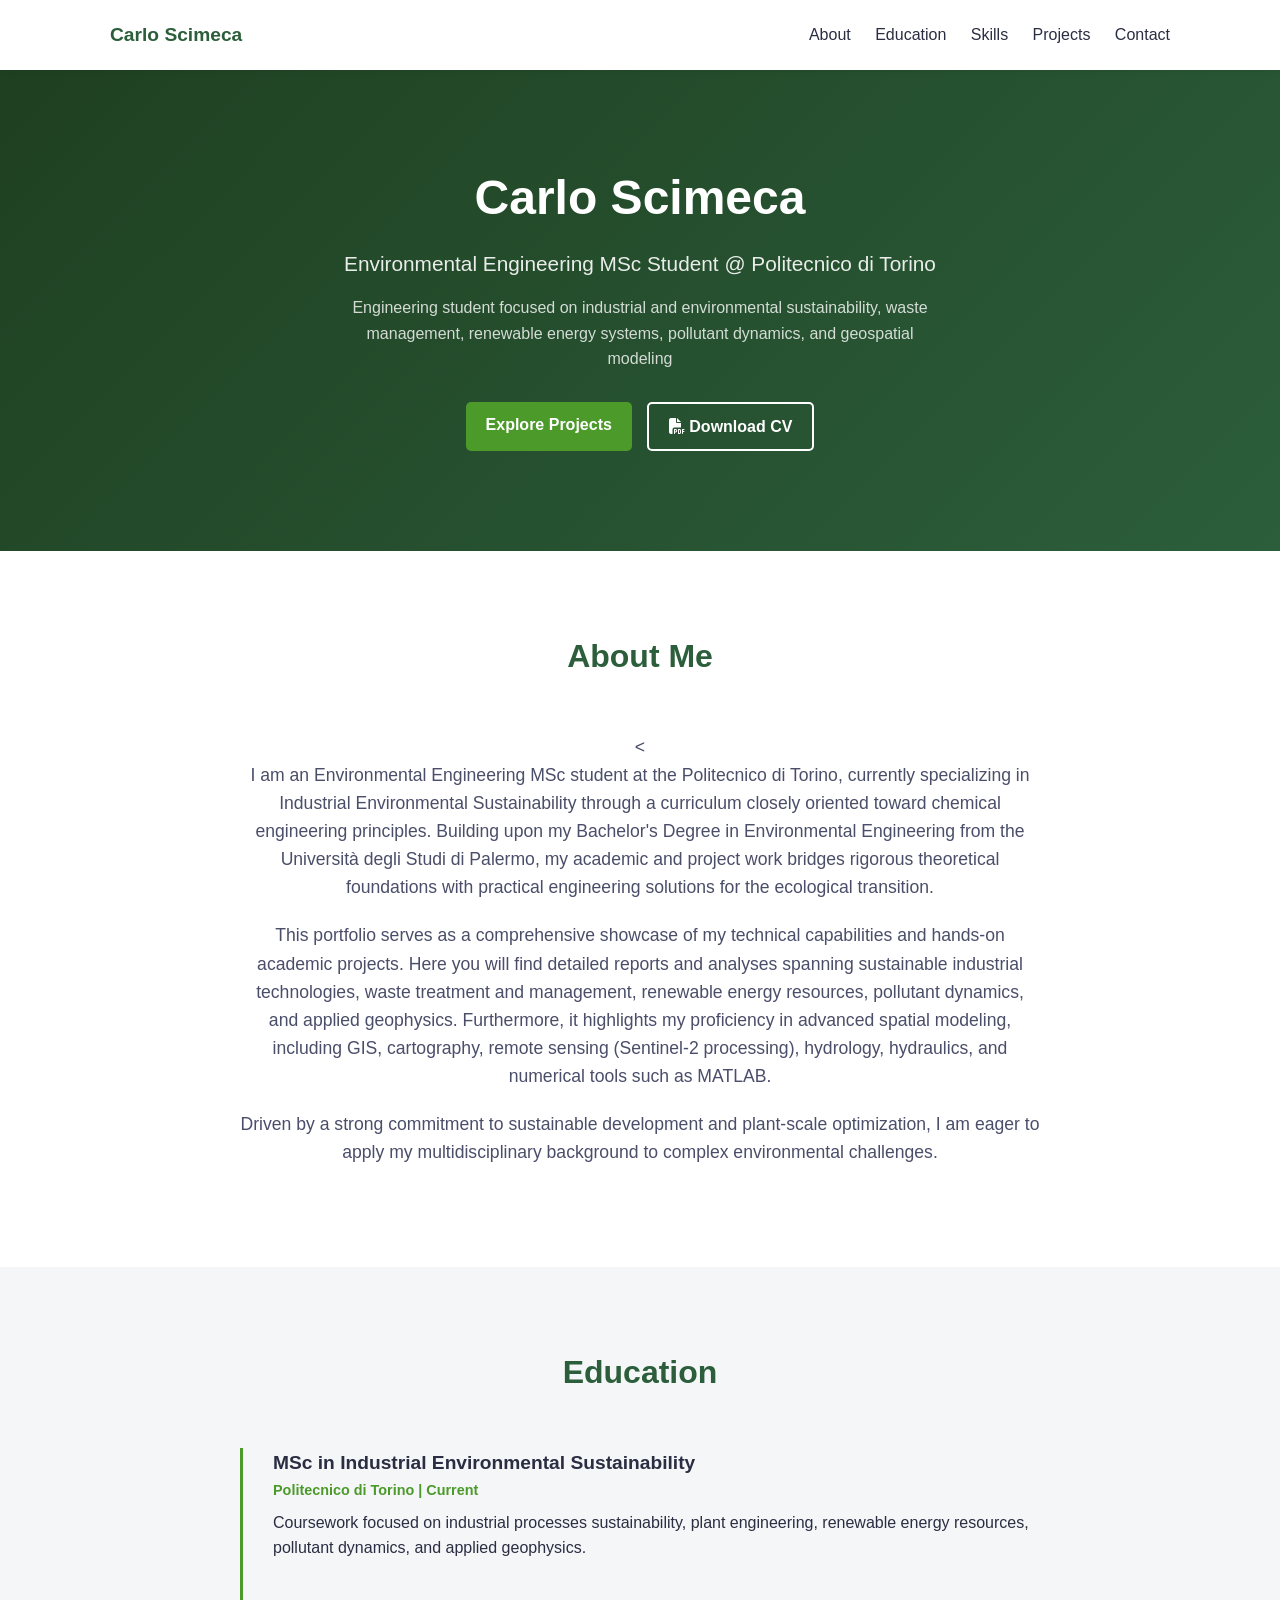
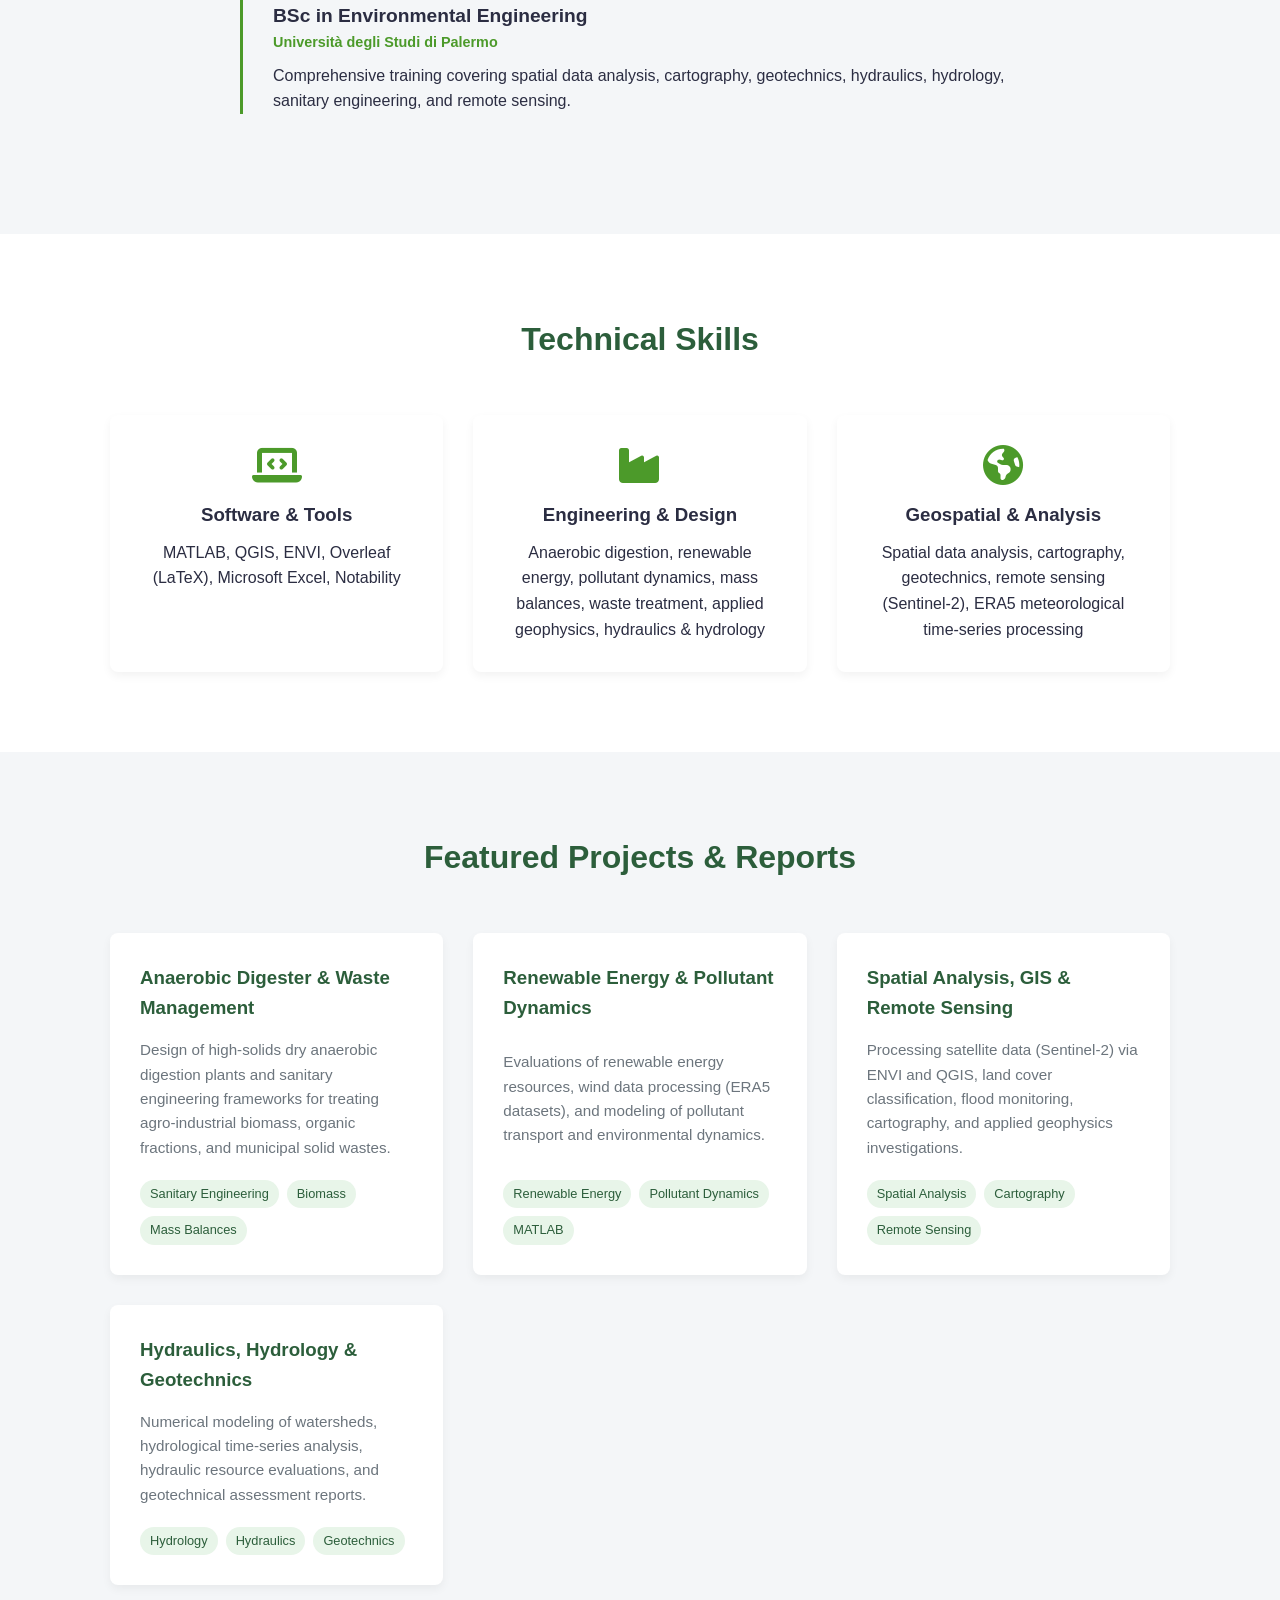
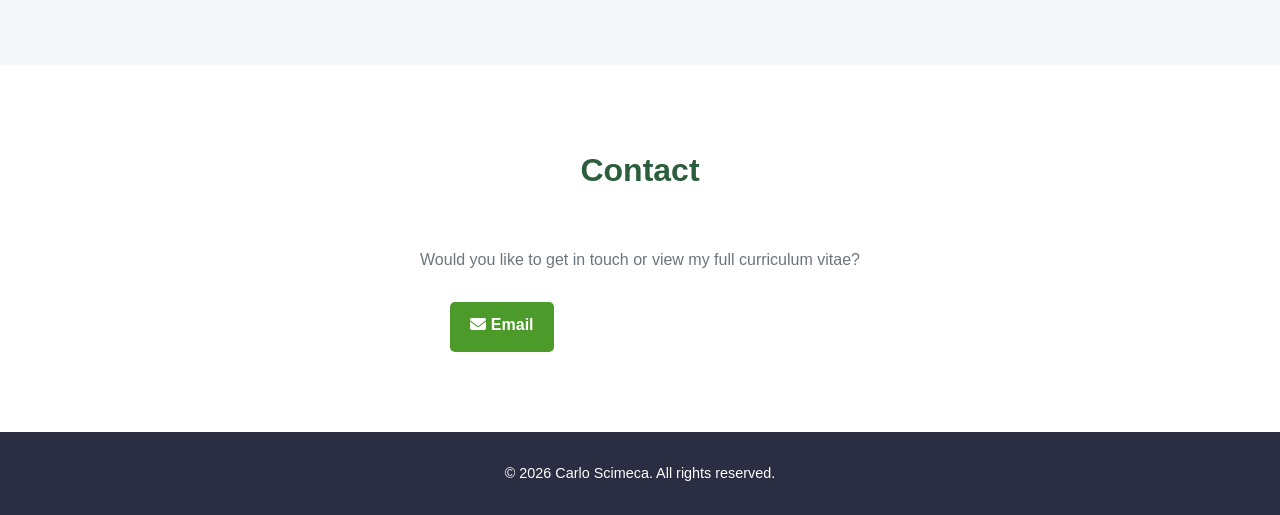
==== commit b8809513: "Update index.html" ====
--- a/index.html
+++ b/index.html
@@ -45,8 +45,9 @@
             <h2>About Me</h2>
             <div class="about-grid">
                 <div class="about-text">
-                    <p>I am an MSc student in Industrial Environmental Sustainability at the Politecnico di Torino, combining environmental engineering expertise with a chemical engineering-oriented approach. My academic background includes a Bachelor's Degree in Environmental Engineering from the Università degli Studi di Palermo.</p>
-                    <p>This portfolio collects projects and technical reports spanning sustainable technologies, waste treatment, renewable energy resources, pollutant dynamics, applied geophysics, spatial data analysis, cartography, hydraulics, hydrology, and remote sensing applications.</p>               
+                    <<p>I am an Environmental Engineering MSc student at the Politecnico di Torino, currently specializing in Industrial Environmental Sustainability through a curriculum closely oriented toward chemical engineering principles. Building upon my Bachelor's Degree in Environmental Engineering from the Università degli Studi di Palermo, my academic and project work bridges rigorous theoretical foundations with practical engineering solutions for the ecological transition.</p>
+                    <p>This portfolio serves as a comprehensive showcase of my technical capabilities and hands-on academic projects. Here you will find detailed reports and analyses spanning sustainable industrial technologies, waste treatment and management, renewable energy resources, pollutant dynamics, and applied geophysics. Furthermore, it highlights my proficiency in advanced spatial modeling, including GIS, cartography, remote sensing (Sentinel-2 processing), hydrology, hydraulics, and numerical tools such as MATLAB.</p>
+                    <p>Driven by a strong commitment to sustainable development and plant-scale optimization, I am eager to apply my multidisciplinary background to complex environmental challenges.</p> 
                 </div>
             </div>
         </div>
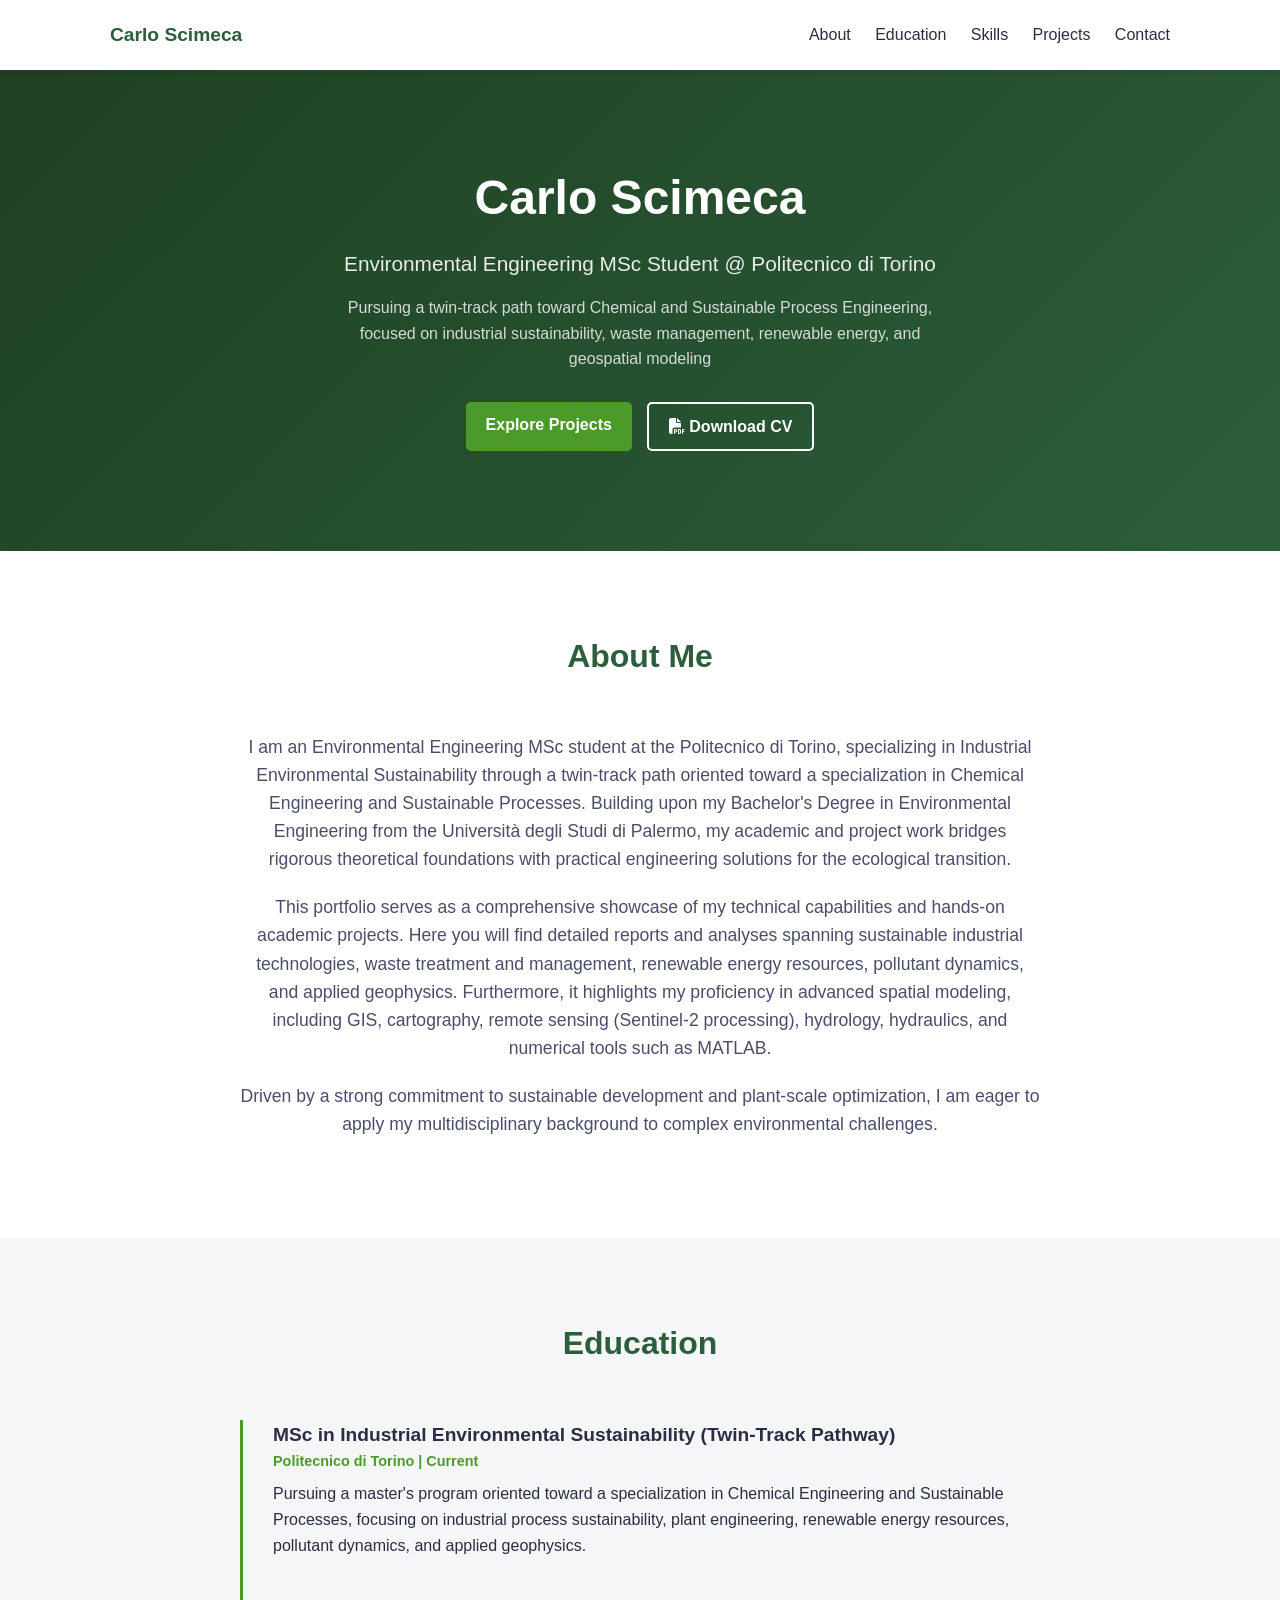
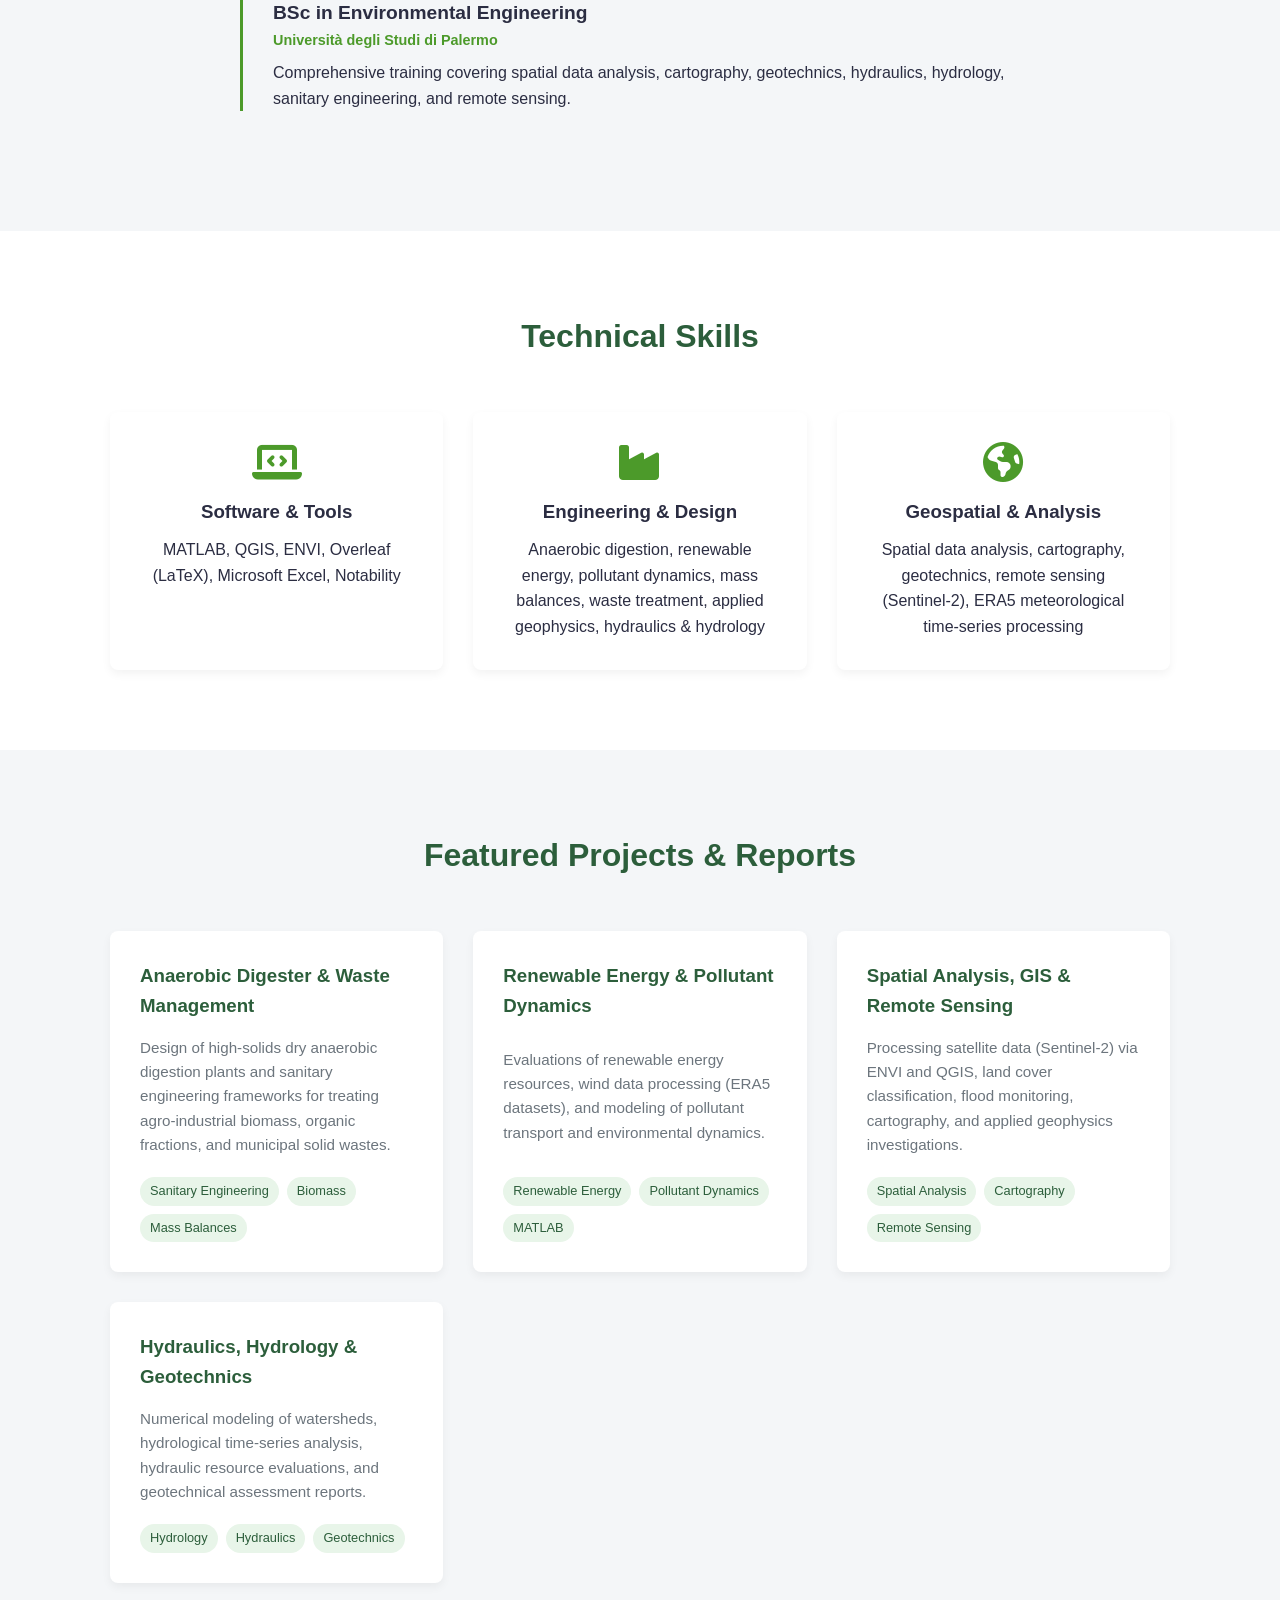
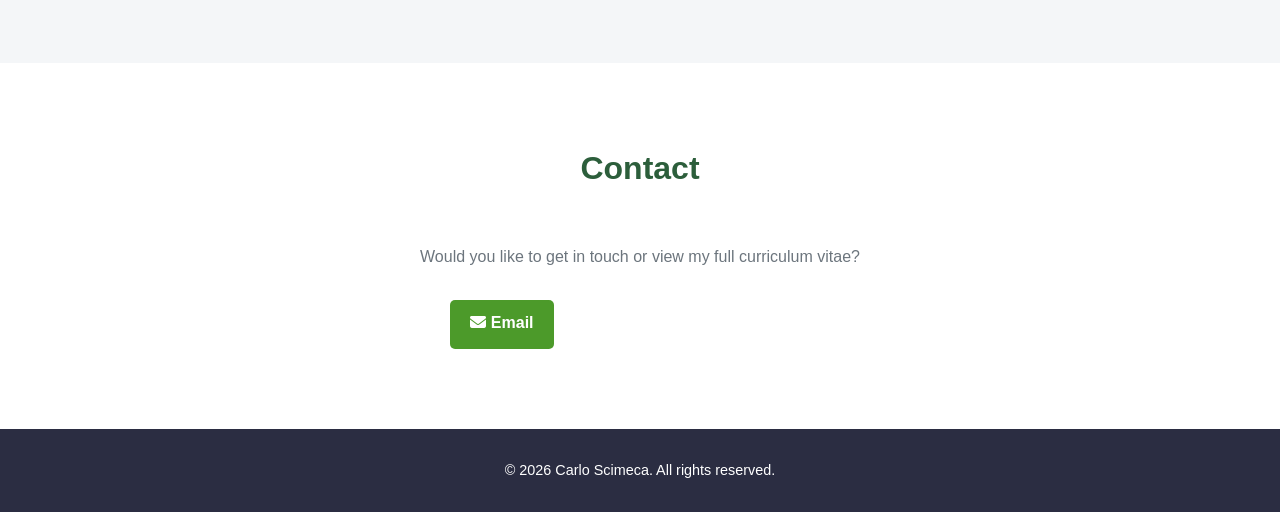
==== commit d9a2e54c: "Update index.html" ====
--- a/index.html
+++ b/index.html
@@ -31,7 +31,7 @@
         <div class="container hero-content">
             <h1>Carlo Scimeca</h1>
             <p class="subtitle">Environmental Engineering MSc Student @ Politecnico di Torino</p>
-            <p class="hero-desc">Engineering student focused on industrial and environmental sustainability, waste management, renewable energy systems, pollutant dynamics, and geospatial modeling</p>
+            <p class="hero-desc">Pursuing a twin-track path toward Chemical and Sustainable Process Engineering, focused on industrial sustainability, waste management, renewable energy, and geospatial modeling</p>
             <div class="hero-buttons">
                 <a href="#projects" class="btn primary">Explore Projects</a>
                 <a href="Documents/CV.pdf" class="btn secondary" target="_blank"><i class="fas fa-file-pdf"></i> Download CV</a>
@@ -45,9 +45,9 @@
             <h2>About Me</h2>
             <div class="about-grid">
                 <div class="about-text">
-                    <<p>I am an Environmental Engineering MSc student at the Politecnico di Torino, currently specializing in Industrial Environmental Sustainability through a curriculum closely oriented toward chemical engineering principles. Building upon my Bachelor's Degree in Environmental Engineering from the Università degli Studi di Palermo, my academic and project work bridges rigorous theoretical foundations with practical engineering solutions for the ecological transition.</p>
+                    <p>I am an Environmental Engineering MSc student at the Politecnico di Torino, specializing in Industrial Environmental Sustainability through a twin-track path oriented toward a specialization in Chemical Engineering and Sustainable Processes. Building upon my Bachelor's Degree in Environmental Engineering from the Università degli Studi di Palermo, my academic and project work bridges rigorous theoretical foundations with practical engineering solutions for the ecological transition.</p>
                     <p>This portfolio serves as a comprehensive showcase of my technical capabilities and hands-on academic projects. Here you will find detailed reports and analyses spanning sustainable industrial technologies, waste treatment and management, renewable energy resources, pollutant dynamics, and applied geophysics. Furthermore, it highlights my proficiency in advanced spatial modeling, including GIS, cartography, remote sensing (Sentinel-2 processing), hydrology, hydraulics, and numerical tools such as MATLAB.</p>
-                    <p>Driven by a strong commitment to sustainable development and plant-scale optimization, I am eager to apply my multidisciplinary background to complex environmental challenges.</p> 
+                    <p>Driven by a strong commitment to sustainable development and plant-scale optimization, I am eager to apply my multidisciplinary background to complex environmental challenges.</p>
                 </div>
             </div>
         </div>
@@ -59,9 +59,9 @@
             <h2>Education</h2>
             <div class="timeline">
                 <div class="timeline-item">
-                    <h3>MSc in Industrial Environmental Sustainability</h3>
+                    <h3>MSc in Industrial Environmental Sustainability (Twin-Track Pathway)</h3>
                     <span class="date">Politecnico di Torino | Current</span>
-                    <p>Coursework focused on industrial processes sustainability, plant engineering, renewable energy resources, pollutant dynamics, and applied geophysics.</p>
+                    <p>Pursuing a master's program oriented toward a specialization in Chemical Engineering and Sustainable Processes, focusing on industrial process sustainability, plant engineering, renewable energy resources, pollutant dynamics, and applied geophysics.</p>
                 </div>
                 <div class="timeline-item">
                     <h3>BSc in Environmental Engineering</h3>
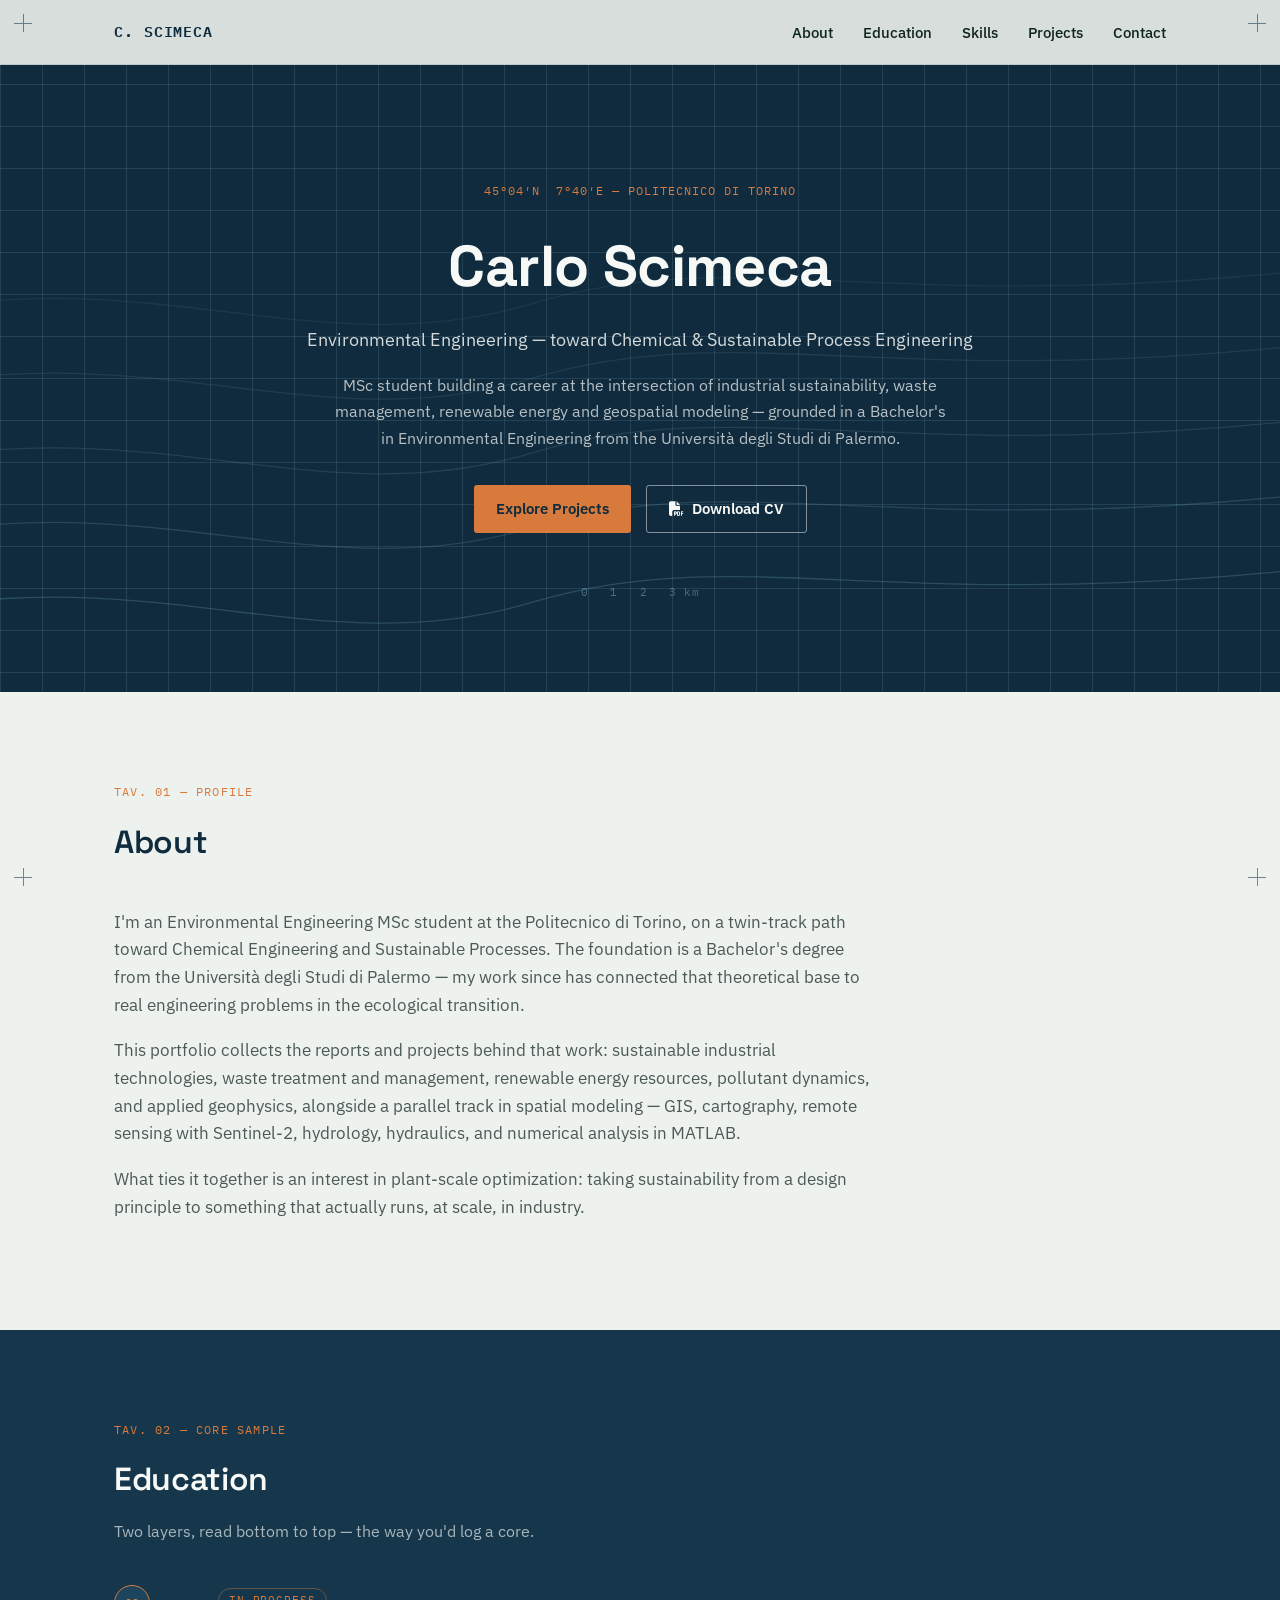
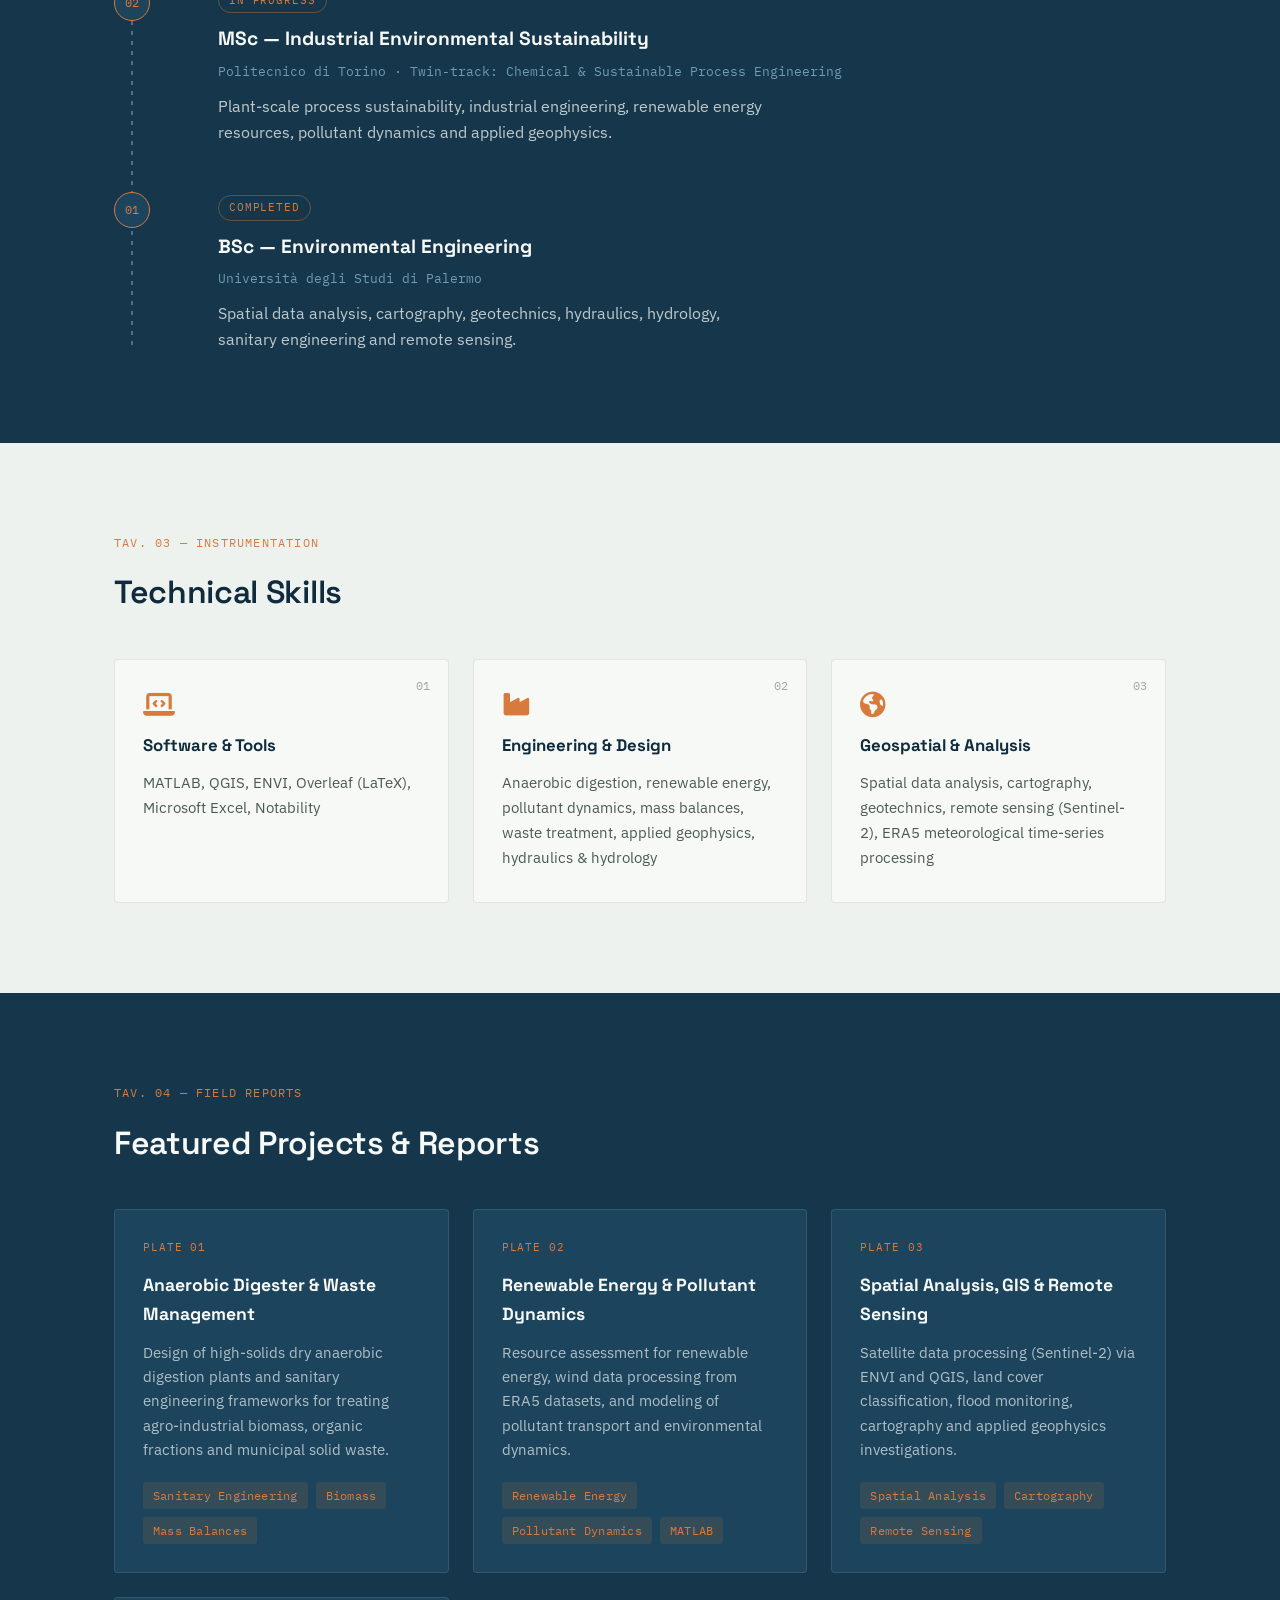
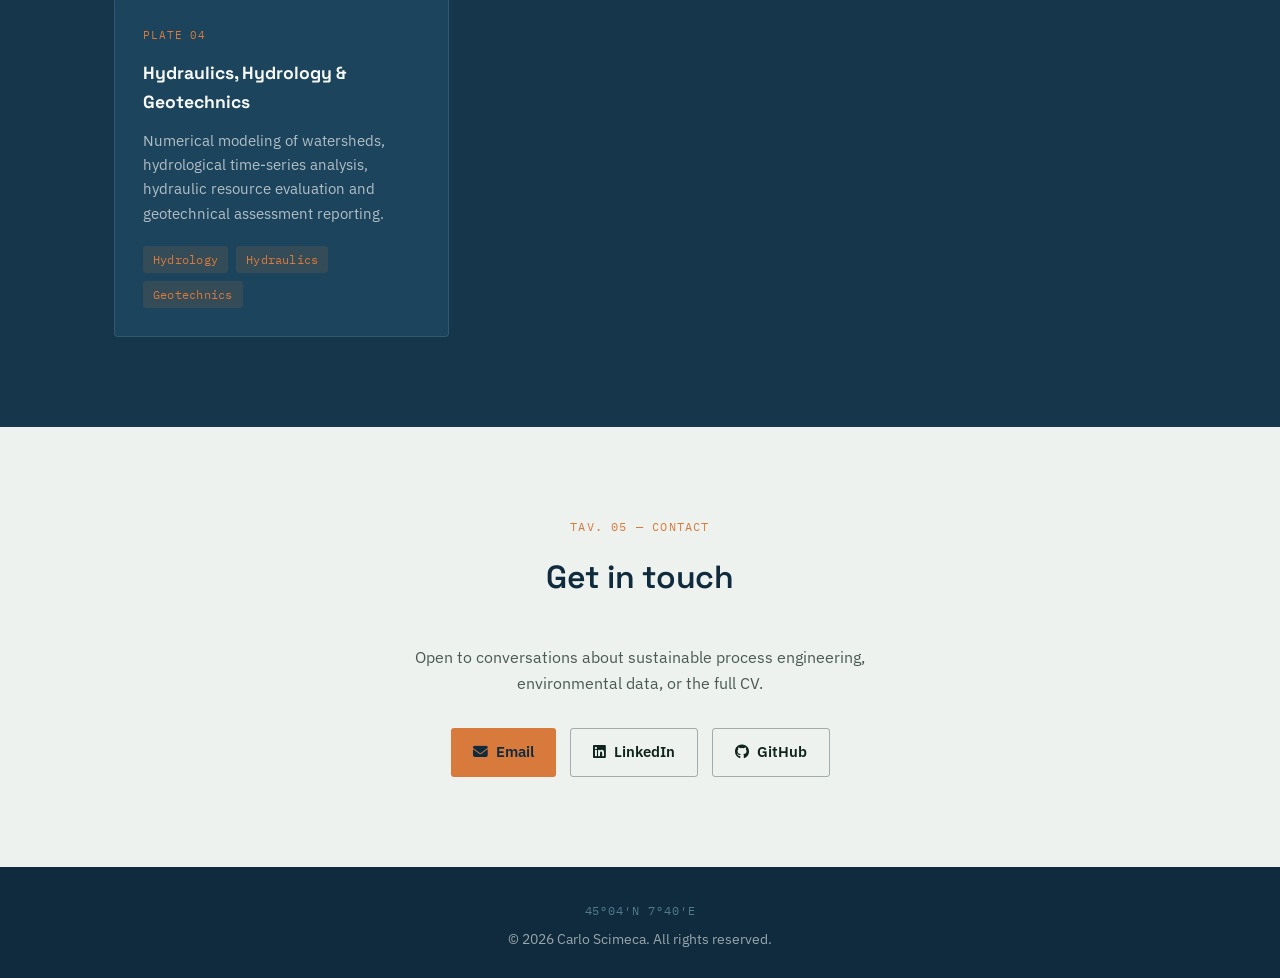
==== commit a437b8c2: "Update index.html" ====
--- a/index.html
+++ b/index.html
@@ -4,18 +4,24 @@
     <meta charset="UTF-8">
     <meta name="viewport" content="width=device-width, initial-scale=1.0">
     <title>Carlo Scimeca | Environmental Engineering Portfolio</title>
+    <meta name="description" content="Portfolio of Carlo Scimeca — Environmental Engineering MSc student, Politecnico di Torino. Sustainable process engineering, waste management, renewable energy, geospatial modeling.">
     <link rel="stylesheet" href="style.css">
-    <!-- Google Fonts -->
-    <link href="https://fonts.googleapis.com/css2?family=Inter:wght@300;400;500;600;700&display=swap" rel="stylesheet">
-    <!-- FontAwesome for icons -->
+    <link rel="preconnect" href="https://fonts.googleapis.com">
+    <link href="https://fonts.googleapis.com/css2?family=Space+Grotesk:wght@500;600;700&family=IBM+Plex+Sans:wght@400;500;600&family=IBM+Plex+Mono:wght@400;500;600&display=swap" rel="stylesheet">
     <link rel="stylesheet" href="https://cdnjs.cloudflare.com/ajax/libs/font-awesome/6.4.0/css/all.min.css">
 </head>
 <body>
 
-    <!-- Header / Navbar -->
+    <!-- Corner crosshairs (fixed, drawing-sheet convention) -->
+    <div class="crosshair tl" aria-hidden="true"></div>
+    <div class="crosshair tr" aria-hidden="true"></div>
+    <div class="crosshair bl" aria-hidden="true"></div>
+    <div class="crosshair br" aria-hidden="true"></div>
+
+    <!-- Header -->
     <header>
         <div class="container nav-container">
-            <span class="logo">Carlo Scimeca</span>
+            <a href="#top" class="logo">C. SCIMECA</a>
             <nav>
                 <a href="#about">About</a>
                 <a href="#education">Education</a>
@@ -26,47 +32,75 @@
         </div>
     </header>
 
-    <!-- Hero Section -->
-    <section class="hero">
+    <!-- Hero -->
+    <section class="hero" id="top">
+        <svg class="contour-field" viewBox="0 0 1200 800" preserveAspectRatio="xMidYMid slice" aria-hidden="true">
+            <g class="contour-lines">
+                <path d="M-100,650 C150,600 300,700 500,640 C700,580 850,660 1300,600" />
+                <path d="M-100,580 C150,530 300,630 500,570 C700,510 850,590 1300,530" />
+                <path d="M-100,510 C150,460 300,560 500,500 C700,440 850,520 1300,460" />
+                <path d="M-100,440 C150,390 300,490 500,430 C700,370 850,450 1300,390" />
+                <path d="M-100,370 C150,320 300,420 500,360 C700,300 850,380 1300,320" />
+            </g>
+        </svg>
         <div class="container hero-content">
+            <p class="coord-tag">45°04&prime;N&nbsp;&nbsp;7&deg;40&prime;E — POLITECNICO DI TORINO</p>
             <h1>Carlo Scimeca</h1>
-            <p class="subtitle">Environmental Engineering MSc Student @ Politecnico di Torino</p>
-            <p class="hero-desc">Pursuing a twin-track path toward Chemical and Sustainable Process Engineering, focused on industrial sustainability, waste management, renewable energy, and geospatial modeling</p>
+            <p class="subtitle">Environmental Engineering &mdash; toward Chemical &amp; Sustainable Process Engineering</p>
+            <p class="hero-desc">MSc student building a career at the intersection of industrial sustainability, waste management, renewable energy and geospatial modeling &mdash; grounded in a Bachelor's in Environmental Engineering from the Università degli Studi di Palermo.</p>
             <div class="hero-buttons">
                 <a href="#projects" class="btn primary">Explore Projects</a>
                 <a href="Documents/CV.pdf" class="btn secondary" target="_blank"><i class="fas fa-file-pdf"></i> Download CV</a>
             </div>
         </div>
-    </section>
-
-    <!-- About Me -->
+        <div class="scale-bar" aria-hidden="true">
+            <span>0</span><span>1</span><span>2</span><span>3 km</span>
+        </div>
+    </section>
+
+    <!-- About -->
     <section id="about" class="section">
         <div class="container">
-            <h2>About Me</h2>
+            <p class="sheet-tag">TAV. 01 &mdash; PROFILE</p>
+            <h2>About</h2>
             <div class="about-grid">
                 <div class="about-text">
-                    <p>I am an Environmental Engineering MSc student at the Politecnico di Torino, specializing in Industrial Environmental Sustainability through a twin-track path oriented toward a specialization in Chemical Engineering and Sustainable Processes. Building upon my Bachelor's Degree in Environmental Engineering from the Università degli Studi di Palermo, my academic and project work bridges rigorous theoretical foundations with practical engineering solutions for the ecological transition.</p>
-                    <p>This portfolio serves as a comprehensive showcase of my technical capabilities and hands-on academic projects. Here you will find detailed reports and analyses spanning sustainable industrial technologies, waste treatment and management, renewable energy resources, pollutant dynamics, and applied geophysics. Furthermore, it highlights my proficiency in advanced spatial modeling, including GIS, cartography, remote sensing (Sentinel-2 processing), hydrology, hydraulics, and numerical tools such as MATLAB.</p>
-                    <p>Driven by a strong commitment to sustainable development and plant-scale optimization, I am eager to apply my multidisciplinary background to complex environmental challenges.</p>
-                </div>
-            </div>
-        </div>
-    </section>
-
-    <!-- Education -->
-    <section id="education" class="section bg-light">
-        <div class="container">
-            <h2>Education</h2>
-            <div class="timeline">
-                <div class="timeline-item">
-                    <h3>MSc in Industrial Environmental Sustainability (Twin-Track Pathway)</h3>
-                    <span class="date">Politecnico di Torino | Current</span>
-                    <p>Pursuing a master's program oriented toward a specialization in Chemical Engineering and Sustainable Processes, focusing on industrial process sustainability, plant engineering, renewable energy resources, pollutant dynamics, and applied geophysics.</p>
-                </div>
-                <div class="timeline-item">
-                    <h3>BSc in Environmental Engineering</h3>
-                    <span class="date">Università degli Studi di Palermo</span>
-                    <p>Comprehensive training covering spatial data analysis, cartography, geotechnics, hydraulics, hydrology, sanitary engineering, and remote sensing.</p>
+                    <p>I'm an Environmental Engineering MSc student at the Politecnico di Torino, on a twin-track path toward Chemical Engineering and Sustainable Processes. The foundation is a Bachelor's degree from the Università degli Studi di Palermo &mdash; my work since has connected that theoretical base to real engineering problems in the ecological transition.</p>
+                    <p>This portfolio collects the reports and projects behind that work: sustainable industrial technologies, waste treatment and management, renewable energy resources, pollutant dynamics, and applied geophysics, alongside a parallel track in spatial modeling &mdash; GIS, cartography, remote sensing with Sentinel-2, hydrology, hydraulics, and numerical analysis in MATLAB.</p>
+                    <p>What ties it together is an interest in plant-scale optimization: taking sustainability from a design principle to something that actually runs, at scale, in industry.</p>
+                </div>
+            </div>
+        </div>
+    </section>
+
+    <!-- Education — rendered as a stratigraphic core sample -->
+    <section id="education" class="section bg-dark">
+        <div class="container">
+            <p class="sheet-tag light">TAV. 02 &mdash; CORE SAMPLE</p>
+            <h2 class="on-dark">Education</h2>
+            <p class="section-lede on-dark">Two layers, read bottom to top &mdash; the way you'd log a core.</p>
+
+            <div class="core">
+                <div class="core-axis" aria-hidden="true"></div>
+
+                <div class="core-layer">
+                    <div class="core-marker"><span>02</span></div>
+                    <div class="core-content">
+                        <span class="layer-status">in progress</span>
+                        <h3>MSc &mdash; Industrial Environmental Sustainability</h3>
+                        <span class="date">Politecnico di Torino &middot; Twin-track: Chemical &amp; Sustainable Process Engineering</span>
+                        <p>Plant-scale process sustainability, industrial engineering, renewable energy resources, pollutant dynamics and applied geophysics.</p>
+                    </div>
+                </div>
+
+                <div class="core-layer">
+                    <div class="core-marker"><span>01</span></div>
+                    <div class="core-content">
+                        <span class="layer-status">completed</span>
+                        <h3>BSc &mdash; Environmental Engineering</h3>
+                        <span class="date">Università degli Studi di Palermo</span>
+                        <p>Spatial data analysis, cartography, geotechnics, hydraulics, hydrology, sanitary engineering and remote sensing.</p>
+                    </div>
                 </div>
             </div>
         </div>
@@ -75,21 +109,25 @@
     <!-- Skills -->
     <section id="skills" class="section">
         <div class="container">
+            <p class="sheet-tag">TAV. 03 &mdash; INSTRUMENTATION</p>
             <h2>Technical Skills</h2>
             <div class="skills-grid">
                 <div class="skill-card">
+                    <span class="skill-index">01</span>
                     <i class="fas fa-laptop-code"></i>
-                    <h3>Software & Tools</h3>
+                    <h3>Software &amp; Tools</h3>
                     <p>MATLAB, QGIS, ENVI, Overleaf (LaTeX), Microsoft Excel, Notability</p>
                 </div>
                 <div class="skill-card">
+                    <span class="skill-index">02</span>
                     <i class="fas fa-industry"></i>
-                    <h3>Engineering & Design</h3>
-                    <p>Anaerobic digestion, renewable energy, pollutant dynamics, mass balances, waste treatment, applied geophysics, hydraulics & hydrology</p>
+                    <h3>Engineering &amp; Design</h3>
+                    <p>Anaerobic digestion, renewable energy, pollutant dynamics, mass balances, waste treatment, applied geophysics, hydraulics &amp; hydrology</p>
                 </div>
                 <div class="skill-card">
+                    <span class="skill-index">03</span>
                     <i class="fas fa-globe-americas"></i>
-                    <h3>Geospatial & Analysis</h3>
+                    <h3>Geospatial &amp; Analysis</h3>
                     <p>Spatial data analysis, cartography, geotechnics, remote sensing (Sentinel-2), ERA5 meteorological time-series processing</p>
                 </div>
             </div>
@@ -97,14 +135,16 @@
     </section>
 
     <!-- Projects -->
-    <section id="projects" class="section bg-light">
-        <div class="container">
-            <h2>Featured Projects & Reports</h2>
+    <section id="projects" class="section bg-dark">
+        <div class="container">
+            <p class="sheet-tag light">TAV. 04 &mdash; FIELD REPORTS</p>
+            <h2 class="on-dark">Featured Projects &amp; Reports</h2>
             <div class="projects-grid">
-                
-                <div class="project-card">
-                    <h3>Anaerobic Digester & Waste Management</h3>
-                    <p>Design of high-solids dry anaerobic digestion plants and sanitary engineering frameworks for treating agro-industrial biomass, organic fractions, and municipal solid wastes.</p>
+
+                <div class="project-card">
+                    <span class="plate-number">PLATE 01</span>
+                    <h3>Anaerobic Digester &amp; Waste Management</h3>
+                    <p>Design of high-solids dry anaerobic digestion plants and sanitary engineering frameworks for treating agro-industrial biomass, organic fractions and municipal solid waste.</p>
                     <div class="tags">
                         <span>Sanitary Engineering</span>
                         <span>Biomass</span>
@@ -113,8 +153,9 @@
                 </div>
 
                 <div class="project-card">
-                    <h3>Renewable Energy & Pollutant Dynamics</h3>
-                    <p>Evaluations of renewable energy resources, wind data processing (ERA5 datasets), and modeling of pollutant transport and environmental dynamics.</p>
+                    <span class="plate-number">PLATE 02</span>
+                    <h3>Renewable Energy &amp; Pollutant Dynamics</h3>
+                    <p>Resource assessment for renewable energy, wind data processing from ERA5 datasets, and modeling of pollutant transport and environmental dynamics.</p>
                     <div class="tags">
                         <span>Renewable Energy</span>
                         <span>Pollutant Dynamics</span>
@@ -123,8 +164,9 @@
                 </div>
 
                 <div class="project-card">
-                    <h3>Spatial Analysis, GIS & Remote Sensing</h3>
-                    <p>Processing satellite data (Sentinel-2) via ENVI and QGIS, land cover classification, flood monitoring, cartography, and applied geophysics investigations.</p>
+                    <span class="plate-number">PLATE 03</span>
+                    <h3>Spatial Analysis, GIS &amp; Remote Sensing</h3>
+                    <p>Satellite data processing (Sentinel-2) via ENVI and QGIS, land cover classification, flood monitoring, cartography and applied geophysics investigations.</p>
                     <div class="tags">
                         <span>Spatial Analysis</span>
                         <span>Cartography</span>
@@ -133,8 +175,9 @@
                 </div>
 
                 <div class="project-card">
-                    <h3>Hydraulics, Hydrology & Geotechnics</h3>
-                    <p>Numerical modeling of watersheds, hydrological time-series analysis, hydraulic resource evaluations, and geotechnical assessment reports.</p>
+                    <span class="plate-number">PLATE 04</span>
+                    <h3>Hydraulics, Hydrology &amp; Geotechnics</h3>
+                    <p>Numerical modeling of watersheds, hydrological time-series analysis, hydraulic resource evaluation and geotechnical assessment reporting.</p>
                     <div class="tags">
                         <span>Hydrology</span>
                         <span>Hydraulics</span>
@@ -149,8 +192,9 @@
     <!-- Contact -->
     <section id="contact" class="section">
         <div class="container contact-container">
-            <h2>Contact</h2>
-            <p>Would you like to get in touch or view my full curriculum vitae?</p>
+            <p class="sheet-tag">TAV. 05 &mdash; CONTACT</p>
+            <h2>Get in touch</h2>
+            <p>Open to conversations about sustainable process engineering, environmental data, or the full CV.</p>
             <div class="contact-links">
                 <a href="mailto:tua-email@example.com" class="btn primary"><i class="fas fa-envelope"></i> Email</a>
                 <a href="https://www.linkedin.com" target="_blank" class="btn secondary"><i class="fab fa-linkedin"></i> LinkedIn</a>
@@ -161,6 +205,7 @@
 
     <!-- Footer -->
     <footer>
+        <p class="footer-coord">45°04&prime;N 7°40&prime;E</p>
         <p>&copy; 2026 Carlo Scimeca. All rights reserved.</p>
     </footer>
 
--- a/style.css
+++ b/style.css
@@ -1,10 +1,19 @@
 :root {
-    --primary-color: #2c5e3b;
-    --secondary-color: #4c9a2a;
-    --dark-color: #2b2d42;
-    --light-color: #f4f6f8;
-    --white: #ffffff;
-    --gray: #6c757d;
+    --ink: #0f2b3d;
+    --ink-2: #16374b;
+    --ink-3: #1c445c;
+    --line: #6f9cb0;
+    --line-dim: rgba(143, 184, 201, 0.16);
+    --accent: #d97a3d;
+    --paper: #eef2ee;
+    --paper-2: #e2e8e0;
+    --text-dark: #10241f;
+    --text-mute: #4b5a55;
+    --white: #f7f9f7;
+
+    --font-display: 'Space Grotesk', sans-serif;
+    --font-body: 'IBM Plex Sans', sans-serif;
+    --font-mono: 'IBM Plex Mono', monospace;
 }
 
 * {
@@ -13,23 +22,62 @@
     box-sizing: border-box;
 }
 
+html {
+    scroll-behavior: smooth;
+}
+
 body {
-    font-family: 'Inter', sans-serif;
-    color: var(--dark-color);
-    line-height: 1.6;
-    background-color: var(--white);
+    font-family: var(--font-body);
+    color: var(--text-dark);
+    line-height: 1.65;
+    background-color: var(--paper);
 }
 
 .container {
     max-width: 1100px;
     margin: 0 auto;
-    padding: 0 20px;
-}
-
-/* Header */
+    padding: 0 24px;
+}
+
+a {
+    color: inherit;
+}
+
+:focus-visible {
+    outline: 2px solid var(--accent);
+    outline-offset: 3px;
+}
+
+/* ---------- Corner crosshairs (drawing-sheet convention) ---------- */
+.crosshair {
+    position: fixed;
+    width: 18px;
+    height: 18px;
+    z-index: 1200;
+    pointer-events: none;
+    opacity: 0.55;
+}
+.crosshair::before, .crosshair::after {
+    content: "";
+    position: absolute;
+    background: var(--ink);
+}
+.crosshair::before { width: 100%; height: 1px; top: 50%; }
+.crosshair::after { width: 1px; height: 100%; left: 50%; }
+.crosshair.tl { top: 14px; left: 14px; }
+.crosshair.tr { top: 14px; right: 14px; }
+.crosshair.bl { bottom: 14px; left: 14px; }
+.crosshair.br { bottom: 14px; right: 14px; }
+
+@media (max-width: 640px) {
+    .crosshair { display: none; }
+}
+
+/* ---------- Header ---------- */
 header {
-    background: var(--white);
-    box-shadow: 0 2px 5px rgba(0,0,0,0.05);
+    background: rgba(238, 242, 238, 0.9);
+    backdrop-filter: blur(6px);
+    border-bottom: 1px solid rgba(15, 43, 61, 0.12);
     position: fixed;
     width: 100%;
     top: 0;
@@ -40,194 +88,382 @@
     display: flex;
     justify-content: space-between;
     align-items: center;
-    height: 70px;
+    height: 64px;
 }
 
 .logo {
-    font-weight: 700;
-    font-size: 1.2rem;
-    color: var(--primary-color);
+    font-family: var(--font-mono);
+    font-weight: 600;
+    font-size: 0.95rem;
+    letter-spacing: 0.06em;
+    color: var(--ink);
+    text-decoration: none;
 }
 
 nav a {
     text-decoration: none;
-    color: var(--dark-color);
-    margin-left: 20px;
+    color: var(--text-dark);
+    margin-left: 26px;
+    font-size: 0.92rem;
     font-weight: 500;
-    transition: color 0.3s;
-}
-
-nav a:hover {
-    color: var(--secondary-color);
-}
-
-/* Hero Section */
+    transition: color 0.2s;
+}
+
+nav a:hover { color: var(--accent); }
+
+@media (max-width: 640px) {
+    nav a { margin-left: 14px; font-size: 0.82rem; }
+}
+
+/* ---------- Hero ---------- */
 .hero {
-    background: linear-gradient(135deg, #1e3f20 0%, #2c5e3b 100%);
-    color: var(--white);
-    padding: 160px 0 100px 0;
+    position: relative;
+    background: var(--ink);
+    color: var(--white);
+    padding: 180px 0 90px 0;
+    overflow: hidden;
+    background-image:
+        linear-gradient(var(--line-dim) 1px, transparent 1px),
+        linear-gradient(90deg, var(--line-dim) 1px, transparent 1px);
+    background-size: 42px 42px;
+}
+
+.contour-field {
+    position: absolute;
+    inset: 0;
+    width: 100%;
+    height: 100%;
+}
+
+.contour-lines path {
+    fill: none;
+    stroke: var(--line);
+    stroke-width: 1.2;
+    opacity: 0.3;
+}
+
+.contour-lines path:nth-child(2) { opacity: 0.24; }
+.contour-lines path:nth-child(3) { opacity: 0.2; }
+.contour-lines path:nth-child(4) { opacity: 0.16; }
+.contour-lines path:nth-child(5) { opacity: 0.12; }
+
+@media (prefers-reduced-motion: no-preference) {
+    .contour-lines { animation: drift 40s linear infinite; }
+}
+@keyframes drift {
+    0% { transform: translateX(0); }
+    100% { transform: translateX(-60px); }
+}
+
+.hero-content {
+    position: relative;
     text-align: center;
 }
 
+.coord-tag {
+    font-family: var(--font-mono);
+    font-size: 0.78rem;
+    letter-spacing: 0.08em;
+    color: var(--accent);
+    margin-bottom: 18px;
+}
+
 .hero h1 {
-    font-size: 3rem;
+    font-family: var(--font-display);
+    font-weight: 700;
+    font-size: clamp(2.4rem, 5vw, 3.6rem);
     margin-bottom: 10px;
+    letter-spacing: -0.01em;
 }
 
 .hero .subtitle {
-    font-size: 1.3rem;
-    opacity: 0.9;
-    margin-bottom: 15px;
+    font-size: 1.15rem;
+    color: var(--white);
+    opacity: 0.85;
+    margin-bottom: 18px;
 }
 
 .hero-desc {
-    max-width: 600px;
-    margin: 0 auto 30px auto;
-    opacity: 0.8;
+    max-width: 620px;
+    margin: 0 auto 34px auto;
+    opacity: 0.72;
+    font-size: 1rem;
 }
 
 .hero-buttons {
     display: flex;
     justify-content: center;
     gap: 15px;
-}
-
-/* Buttons */
+    flex-wrap: wrap;
+}
+
+.scale-bar {
+    position: relative;
+    z-index: 1;
+    display: flex;
+    justify-content: center;
+    gap: 22px;
+    font-family: var(--font-mono);
+    font-size: 0.7rem;
+    color: var(--line);
+    opacity: 0.6;
+    margin-top: 50px;
+    letter-spacing: 0.05em;
+}
+
+/* ---------- Buttons ---------- */
 .btn {
-    display: inline-block;
-    padding: 10px 20px;
-    border-radius: 5px;
+    display: inline-flex;
+    align-items: center;
+    gap: 8px;
+    padding: 11px 22px;
+    border-radius: 3px;
     text-decoration: none;
     font-weight: 600;
-    transition: background 0.3s;
+    font-size: 0.92rem;
+    transition: background 0.2s, color 0.2s, border-color 0.2s;
 }
 
 .btn.primary {
-    background-color: var(--secondary-color);
-    color: var(--white);
-}
-
-.btn.primary:hover {
-    background-color: #3b7b21;
-}
+    background-color: var(--accent);
+    color: var(--ink);
+}
+.btn.primary:hover { background-color: #e6924f; }
 
 .btn.secondary {
     background-color: transparent;
-    border: 2px solid var(--white);
-    color: var(--white);
-}
-
+    border: 1.5px solid rgba(247, 249, 247, 0.5);
+    color: var(--white);
+}
 .btn.secondary:hover {
     background-color: var(--white);
-    color: var(--dark-color);
-}
-
-/* Sections */
+    color: var(--ink);
+    border-color: var(--white);
+}
+
+.section .btn.secondary {
+    border-color: rgba(15, 43, 61, 0.35);
+    color: var(--text-dark);
+}
+.section .btn.secondary:hover {
+    background-color: var(--ink);
+    color: var(--white);
+    border-color: var(--ink);
+}
+
+/* ---------- Sections ---------- */
 .section {
-    padding: 80px 0;
-}
-
-.section.bg-light {
-    background-color: var(--light-color);
-}
+    padding: 90px 0;
+    position: relative;
+}
+
+.section.bg-dark {
+    background-color: var(--ink-2);
+    color: var(--white);
+}
+
+.sheet-tag {
+    font-family: var(--font-mono);
+    font-size: 0.75rem;
+    letter-spacing: 0.1em;
+    color: var(--accent);
+    margin-bottom: 14px;
+}
+.sheet-tag.light { color: var(--accent); }
 
 .section h2 {
-    text-align: center;
-    margin-bottom: 50px;
+    font-family: var(--font-display);
+    font-weight: 600;
     font-size: 2rem;
-    color: var(--primary-color);
-}
-
-/* About */
+    margin-bottom: 40px;
+    color: var(--ink);
+    letter-spacing: -0.01em;
+}
+.section h2.on-dark { color: var(--white); }
+
+.section-lede {
+    margin-top: -28px;
+    margin-bottom: 40px;
+    color: var(--text-mute);
+    max-width: 520px;
+}
+.section-lede.on-dark { color: rgba(247, 249, 247, 0.65); }
+
+/* ---------- About ---------- */
 .about-text {
-    max-width: 800px;
-    margin: 0 auto;
-    text-align: center;
-    font-size: 1.1rem;
-    color: #4a4e69;
-}
-
+    max-width: 760px;
+    font-size: 1.05rem;
+    color: var(--text-mute);
+}
 .about-text p {
-    margin-bottom: 20px;
-}
-
-/* Timeline (Education) */
-.timeline {
-    max-width: 800px;
-    margin: 0 auto;
-    border-left: 3px solid var(--secondary-color);
-    padding-left: 30px;
-}
-
-.timeline-item {
-    margin-bottom: 40px;
-    position: relative;
-}
-
-.timeline-item h3 {
+    margin-bottom: 18px;
+}
+
+/* ---------- Education: core sample ---------- */
+.core {
+    position: relative;
+    max-width: 760px;
+    padding-left: 46px;
+}
+
+.core-axis {
+    position: absolute;
+    left: 17px;
+    top: 6px;
+    bottom: 6px;
+    width: 2px;
+    background: repeating-linear-gradient(
+        to bottom,
+        var(--line) 0,
+        var(--line) 4px,
+        transparent 4px,
+        transparent 10px
+    );
+    opacity: 0.6;
+}
+
+.core-layer {
+    position: relative;
+    margin-bottom: 46px;
+    display: flex;
+    gap: 22px;
+}
+.core-layer:last-child { margin-bottom: 0; }
+
+.core-marker {
+    flex-shrink: 0;
+    width: 36px;
+    height: 36px;
+    border-radius: 50%;
+    background: var(--ink-3);
+    border: 1.5px solid var(--accent);
+    display: flex;
+    align-items: center;
+    justify-content: center;
+    font-family: var(--font-mono);
+    font-size: 0.78rem;
+    color: var(--accent);
+    position: relative;
+    left: -46px;
+}
+
+.core-content {
+    padding-left: 0;
+}
+
+.layer-status {
+    display: inline-block;
+    font-family: var(--font-mono);
+    font-size: 0.68rem;
+    letter-spacing: 0.08em;
+    text-transform: uppercase;
+    color: var(--accent);
+    border: 1px solid rgba(217, 122, 61, 0.4);
+    border-radius: 20px;
+    padding: 3px 10px;
+    margin-bottom: 10px;
+}
+
+.core-content h3 {
+    font-family: var(--font-display);
     font-size: 1.2rem;
-    color: var(--dark-color);
-}
-
-.timeline-item .date {
-    font-size: 0.9rem;
-    color: var(--secondary-color);
-    font-weight: 600;
+    color: var(--white);
+    margin-bottom: 6px;
+}
+
+.core-content .date {
+    font-family: var(--font-mono);
+    font-size: 0.82rem;
+    color: var(--line);
     display: block;
-    margin-bottom: 8px;
-}
-
-/* Skills */
+    margin-bottom: 10px;
+}
+
+.core-content p {
+    color: rgba(247, 249, 247, 0.75);
+    max-width: 560px;
+}
+
+/* ---------- Skills ---------- */
 .skills-grid {
     display: grid;
-    grid-template-columns: repeat(auto-fit, minmax(300px, 1fr));
-    gap: 30px;
+    grid-template-columns: repeat(auto-fit, minmax(280px, 1fr));
+    gap: 24px;
 }
 
 .skill-card {
+    position: relative;
     background: var(--white);
-    padding: 30px;
-    border-radius: 8px;
-    box-shadow: 0 4px 10px rgba(0,0,0,0.05);
-    text-align: center;
+    padding: 32px 28px;
+    border: 1px solid rgba(15, 43, 61, 0.1);
+    border-radius: 4px;
+}
+
+.skill-index {
+    position: absolute;
+    top: 16px;
+    right: 18px;
+    font-family: var(--font-mono);
+    font-size: 0.75rem;
+    color: var(--text-mute);
+    opacity: 0.5;
 }
 
 .skill-card i {
-    font-size: 2.5rem;
-    color: var(--secondary-color);
-    margin-bottom: 15px;
+    font-size: 1.6rem;
+    color: var(--accent);
+    margin-bottom: 14px;
+    display: block;
 }
 
 .skill-card h3 {
+    font-family: var(--font-display);
+    font-size: 1.05rem;
     margin-bottom: 10px;
-}
-
-/* Projects */
+    color: var(--ink);
+}
+
+.skill-card p {
+    color: var(--text-mute);
+    font-size: 0.95rem;
+}
+
+/* ---------- Projects ---------- */
 .projects-grid {
     display: grid;
-    grid-template-columns: repeat(auto-fit, minmax(320px, 1fr));
-    gap: 30px;
+    grid-template-columns: repeat(auto-fit, minmax(300px, 1fr));
+    gap: 24px;
 }
 
 .project-card {
-    background: var(--white);
-    padding: 30px;
-    border-radius: 8px;
-    box-shadow: 0 4px 10px rgba(0,0,0,0.05);
+    background: var(--ink-3);
+    padding: 28px;
+    border-radius: 4px;
+    border: 1px solid rgba(143, 184, 201, 0.18);
     display: flex;
     flex-direction: column;
-    justify-content: space-between;
+}
+
+.plate-number {
+    font-family: var(--font-mono);
+    font-size: 0.7rem;
+    letter-spacing: 0.08em;
+    color: var(--accent);
+    margin-bottom: 14px;
 }
 
 .project-card h3 {
-    margin-bottom: 15px;
-    color: var(--primary-color);
+    font-family: var(--font-display);
+    font-size: 1.1rem;
+    margin-bottom: 12px;
+    color: var(--white);
 }
 
 .project-card p {
-    color: var(--gray);
+    color: rgba(247, 249, 247, 0.68);
     margin-bottom: 20px;
-    font-size: 0.95rem;
+    font-size: 0.92rem;
+    flex-grow: 1;
 }
 
 .tags {
@@ -237,35 +473,61 @@
 }
 
 .tags span {
-    background-color: #e8f5e9;
-    color: var(--primary-color);
+    font-family: var(--font-mono);
+    background-color: rgba(217, 122, 61, 0.12);
+    color: var(--accent);
     padding: 4px 10px;
-    border-radius: 15px;
-    font-size: 0.8rem;
-    font-weight: 500;
-}
-
-/* Contact */
+    border-radius: 3px;
+    font-size: 0.72rem;
+    letter-spacing: 0.02em;
+}
+
+/* ---------- Contact ---------- */
 .contact-container {
     text-align: center;
 }
 
-.contact-container p {
-    margin-bottom: 30px;
-    color: var(--gray);
+.contact-container .sheet-tag {
+    display: block;
+    margin-left: auto;
+    margin-right: auto;
+}
+
+.contact-container p:not(.sheet-tag) {
+    margin: 0 auto 32px auto;
+    color: var(--text-mute);
+    max-width: 520px;
 }
 
 .contact-links {
     display: flex;
     justify-content: center;
-    gap: 15px;
-}
-
-/* Footer */
+    gap: 14px;
+    flex-wrap: wrap;
+}
+
+/* ---------- Footer ---------- */
 footer {
-    background-color: var(--dark-color);
-    color: var(--white);
+    background-color: var(--ink);
+    color: rgba(247, 249, 247, 0.6);
     text-align: center;
-    padding: 30px 0;
-    font-size: 0.9rem;
-}
+    padding: 34px 0 28px;
+    font-size: 0.85rem;
+}
+
+.footer-coord {
+    font-family: var(--font-mono);
+    font-size: 0.72rem;
+    letter-spacing: 0.08em;
+    color: var(--line);
+    margin-bottom: 8px;
+    opacity: 0.7;
+}
+
+/* ---------- Responsive ---------- */
+@media (max-width: 640px) {
+    .hero { padding: 140px 0 70px 0; }
+    .section { padding: 64px 0; }
+    .core { padding-left: 34px; }
+    .core-marker { left: -34px; width: 30px; height: 30px; }
+}
